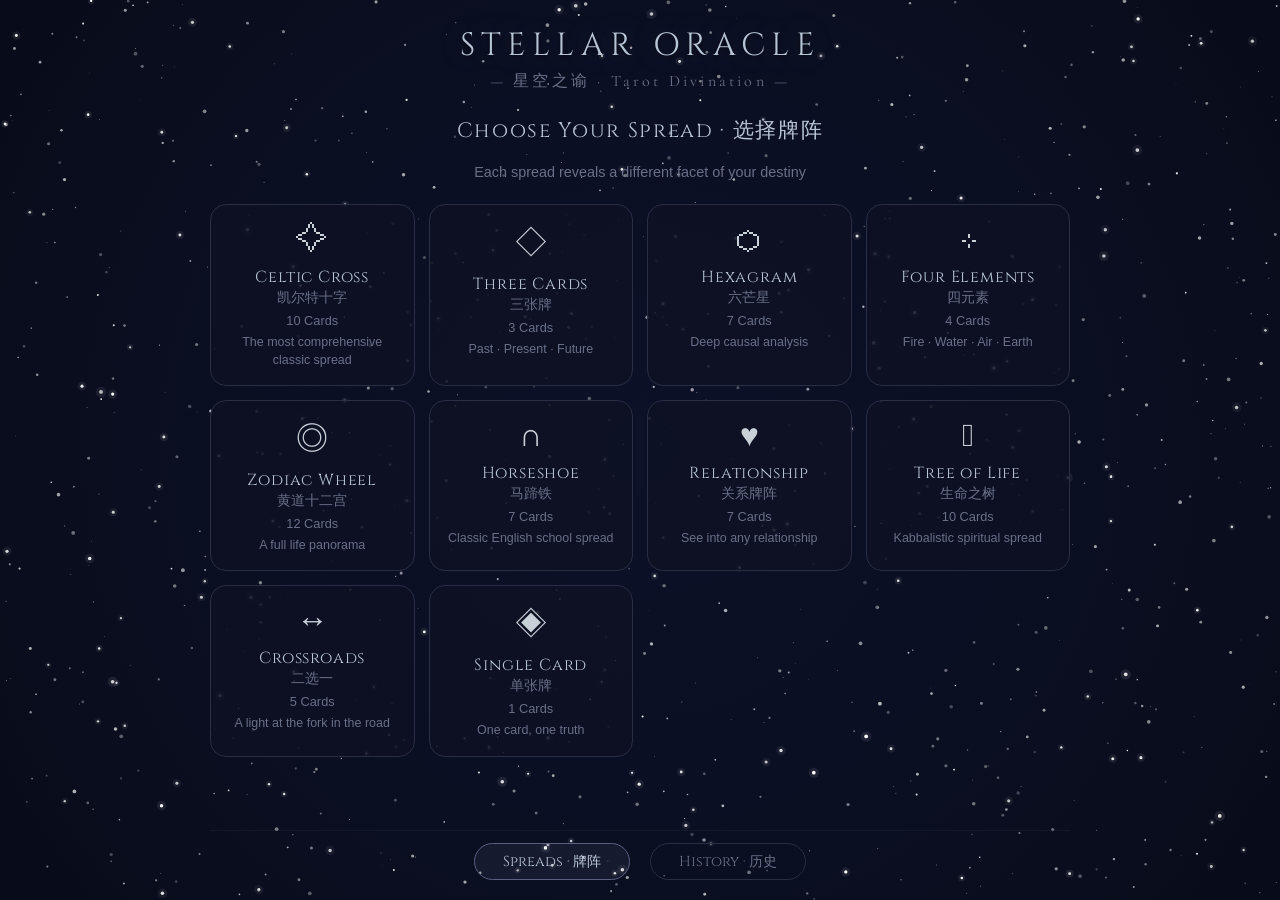
==== index.html @ a9ec2736 "Initial commit: tarot fortune-teller web app Stellar Oracle - tarot divination with 3D card circle, " ====
<!DOCTYPE html>
<html lang="zh-CN">
<head>
  <meta charset="UTF-8">
  <meta name="viewport" content="width=device-width, initial-scale=1.0">
  <title>Tarot · 星空之谕</title>
  <link rel="preconnect" href="https://fonts.googleapis.com">
  <link rel="preconnect" href="https://fonts.gstatic.com" crossorigin>
  <link href="https://fonts.googleapis.com/css2?family=Cinzel:wght@400;600&family=Cormorant+Garamond:ital,wght@0,300;0,400;0,500;1,300;1,400&family=EB+Garamond:ital,wght@0,300;0,400;1,300;1,400&display=swap" rel="stylesheet">
  <link rel="stylesheet" href="css/main.css">
</head>
<body>
  <canvas id="star-canvas"></canvas>
  <div id="app" class="app-container">
    <header class="app-header">
      <h1 class="app-title">STELLAR ORACLE</h1>
      <p class="app-subtitle">— 星空之谕 · Tarot Divination —</p>
    </header>
    <main class="app-content">
      <!-- 牌阵选择 -->
      <section id="page-spread-select" class="page active">
        <h2 class="section-title">Choose Your Spread · 选择牌阵</h2>
        <p class="section-desc">Each spread reveals a different facet of your destiny</p>
        <div id="spread-grid" class="spread-grid"></div>
      </section>
      <!-- 问题输入 -->
      <section id="page-question" class="page">
        <h2 class="section-title">What Seek You? · 心中所问</h2>
        <p class="section-desc">Hold your question in your heart, then write it down</p>
        <div class="question-area">
          <textarea id="question-input" class="question-input" placeholder="Write your question here... · 写下你想问的事情……" maxlength="300" rows="3"></textarea>
          <p class="question-hint">The more you share, the clearer the stars speak<br>描述越清晰，星象越精准</p>
          <textarea id="context-input" class="context-input" placeholder="Optional: Share the background of your situation... · 选填：分享你所问之事的背景与细节……" maxlength="500" rows="2"></textarea>
          <div class="selected-spread-info" id="selected-spread-info"></div>
          <div class="draw-mode-select">
            <p class="mode-label">Choose your draw method · 选择抽牌方式：</p>
            <div class="mode-options">
              <button class="btn btn-mode" data-mode="circle">🔮 Circle Draw · 牌圈抽取</button>
              <button class="btn btn-mode" data-mode="number">🔢 Number Draw · 数字选牌</button>
            </div>
          </div>
          <button id="btn-start-draw" class="btn btn-primary" disabled>Begin Draw · 开始抽牌</button>
        </div>
      </section>
      <!-- 数字抽牌 -->
      <section id="page-draw-number" class="page">
        <h2 class="section-title">Choose by Number · 数字选牌</h2>
        <p class="section-desc">Select <span id="num-needed">0</span> numbers between 1–78</p>
        <div id="number-inputs" class="number-inputs"></div>
        <button id="btn-confirm-numbers" class="btn btn-primary" disabled>Confirm · 确认选牌</button>
        <button id="btn-back-to-question" class="btn btn-ghost">← Back · 返回</button>
      </section>
      <!-- 牌圈抽牌 -->
      <section id="page-draw-circle" class="page">
        <div class="circle-header">
          <h2 class="section-title">Feel the Cards · 感应选牌</h2>
          <p class="section-desc">Rotate & click the cards that call to you</p>
          <span id="circle-progress" class="circle-progress">Remaining · 还需：0</span>
        </div>
        <div id="circle-container" class="circle-container"></div>
        <button id="btn-back-circle" class="btn btn-ghost">← Back · 返回</button>
      </section>
      <!-- 牌面展示+解读 -->
      <section id="page-reveal" class="page">
        <h2 class="section-title">Your Reading · 你的牌阵</h2>
        <div id="reveal-spread-name" class="reveal-spread-name"></div>
        <div id="cards-display" class="cards-display"></div>
        <div class="interpretation">
          <h3>Interpretation · 综合解读</h3>
          <div id="ai-reading" class="ai-reading">
            <div class="loading-spinner"><div class="spinner"></div><p>Connecting to the tarot... 正在感应塔罗的力量……</p></div>
          </div>
        </div>
        <div class="reveal-actions">
          <button id="btn-save-reading" class="btn btn-primary">Save · 保存记录</button>
          <button id="btn-new-reading" class="btn btn-ghost">New Reading · 重新占卜</button>
        </div>
      </section>
      <!-- 历史记录 -->
      <section id="page-history" class="page">
        <h2 class="section-title">History · 占卜历史</h2>
        <div id="history-list" class="history-list">
          <p class="empty-hint">No readings yet. Begin your first tarot journey.</p>
        </div>
        <button id="btn-back-to-home" class="btn btn-ghost">← Home · 返回首页</button>
      </section>
    </main>
    <nav class="app-nav">
      <button class="nav-btn active" data-page="spread-select">Spreads · 牌阵</button>
      <button class="nav-btn" data-page="history">History · 历史</button>
    </nav>
  </div>
  <div id="toast" class="toast"></div>
  <!-- 牌面详情弹窗 -->
  <div id="card-modal" class="card-modal">
    <div class="card-modal-backdrop" onclick="closeCardModal()"></div>
    <div class="card-modal-content">
      <button class="card-modal-close" onclick="closeCardModal()">✕</button>
      <div id="card-modal-body"></div>
    </div>
  </div>
  <!-- API Key 弹窗 -->
  <div id="api-modal" class="card-modal">
    <div class="card-modal-backdrop"></div>
    <div class="card-modal-content api-setup">
      <h3 style="color:var(--text-accent);text-align:center;margin-bottom:12px">AI Oracle Key · 设置解读密钥</h3>
      <p style="color:var(--text-dim);font-size:0.85rem;text-align:center;margin-bottom:16px">
        Enter your Anthropic API Key to unlock AI-powered readings<br>
        <a href="https://console.anthropic.com" target="_blank" style="color:var(--text-accent)">Get your key at console.anthropic.com</a>
      </p>
      <input type="password" id="api-key-input" class="question-input" placeholder="sk-ant-api-..." style="margin-bottom:12px">
      <div style="display:flex;gap:10px;justify-content:center;flex-wrap:wrap">
        <button class="btn btn-primary" onclick="saveAPIKey()">Save · 保存</button>
        <button class="btn btn-ghost" onclick="skipAPIKey()">Skip · 跳过</button>
        <button class="btn btn-ghost" onclick="clearAPIKey()" style="font-size:0.8rem">Clear Key · 清除</button>
      </div>
      <p id="api-msg" style="text-align:center;margin-top:10px;font-size:0.85rem"></p>
    </div>
  </div>
  <script type="importmap">
    { "imports": { "three": "https://unpkg.com/three@0.160.0/build/three.module.js" } }
  </script>
  <script src="js/cards.js"></script>
  <script src="js/spreads.js"></script>
  <script src="js/effects.js"></script>
  <script src="js/audio.js"></script>
  <script src="js/history.js"></script>
  <script src="js/api.js"></script>
  <script src="js/card-art.js"></script>
  <script src="js/circle.js"></script>
  <script src="js/app.js"></script>
</body>
</html>
---- css/main.css ----
/* ========================================
   Stellar Oracle — Main Stylesheet
   Theme: Starry night, silver light, European classical
   ======================================== */

:root {
  --bg-deep: #080c18;
  --bg-night: #0b1025;
  --bg-panel: rgba(14, 18, 36, 0.88);
  --bg-card: #141830;
  --text-primary: #c8d0d8;
  --text-accent: #b8c5d6;
  --text-dim: #6a7088;
  --border-dark: #2a2e44;
  --border-accent: #5a6080;
  --accent: #8a90b0;
  --glow-accent: 0 0 20px rgba(140, 150, 190, 0.25);
  --shadow-card: 0 4px 30px rgba(0, 0, 0, 0.5);
  --font-display: 'Cinzel', 'EB Garamond', 'Cormorant Garamond', serif;
  --font-body: 'Cormorant Garamond', 'EB Garamond', 'Georgia', serif;
  --font-ui: -apple-system, BlinkMacSystemFont, 'Segoe UI', 'PingFang SC', 'Microsoft YaHei', sans-serif;
  --radius: 8px;
  --radius-lg: 16px;
}

*, *::before, *::after { margin: 0; padding: 0; box-sizing: border-box; }

html, body {
  width: 100%; height: 100%; overflow: hidden;
  font-family: var(--font-ui); color: var(--text-primary); background: var(--bg-deep);
}

#star-canvas { position: fixed; top: 0; left: 0; width: 100%; height: 100%; z-index: 0; pointer-events: none; }

.app-container {
  position: relative; z-index: 1; display: flex; flex-direction: column;
  height: 100vh; max-width: 900px; margin: 0 auto; padding: 0 20px;
}

.app-header { text-align: center; padding: 24px 0 12px; flex-shrink: 0; }
.app-title {
  font-family: var(--font-display); font-size: 2rem; font-weight: 400;
  color: var(--text-accent); letter-spacing: 0.2em;
  text-shadow: 0 0 30px rgba(160, 175, 210, 0.25), 0 2px 4px rgba(0, 0, 0, 0.6);
  user-select: none;
}
.app-subtitle { font-family: var(--font-body); font-size: 1rem; color: var(--text-dim); margin-top: 4px; letter-spacing: 0.2em; }

.app-content { flex: 1; overflow-y: auto; padding: 12px 0 20px; scroll-behavior: smooth; }
.app-content::-webkit-scrollbar { width: 4px; }
.app-content::-webkit-scrollbar-track { background: transparent; }
.app-content::-webkit-scrollbar-thumb { background: var(--border-dark); border-radius: 2px; }

.page { display: none; flex-direction: column; gap: 16px; animation: fadeSlideIn 400ms ease; }
.page.active { display: flex; }
@keyframes fadeSlideIn { from { opacity: 0; transform: translateY(12px); } to { opacity: 1; transform: translateY(0); } }

.section-title {
  font-family: var(--font-display); font-size: 1.3rem; font-weight: 400;
  color: var(--text-accent); text-align: center; letter-spacing: 0.08em;
}
.section-desc { text-align: center; color: var(--text-dim); font-size: 0.9rem; line-height: 1.6; }

/* Spread Grid */
.spread-grid { display: grid; grid-template-columns: repeat(auto-fill, minmax(180px, 1fr)); gap: 14px; padding: 4px 0; }
.spread-card {
  background: var(--bg-panel); border: 1px solid var(--border-dark);
  border-radius: var(--radius-lg); padding: 16px; cursor: pointer;
  transition: all 0.4s ease; text-align: center; position: relative; overflow: hidden;
}
.spread-card::before {
  content: ''; position: absolute; top: 0; left: 0; right: 0; bottom: 0; border-radius: inherit;
  opacity: 0; background: radial-gradient(circle at center, rgba(160,175,210,0.08), transparent);
  transition: opacity 0.4s ease;
}
.spread-card:hover { border-color: var(--border-accent); transform: translateY(-2px); box-shadow: var(--glow-accent); }
.spread-card:hover::before { opacity: 1; }
.spread-card.selected { border-color: var(--accent); box-shadow: 0 0 24px rgba(160,175,210,0.25); background: rgba(160,175,210,0.08); }
.spread-card-icon { font-size: 2rem; margin-bottom: 8px; }
.spread-card-name { font-family: var(--font-display); font-size: 1rem; font-weight: 400; color: var(--text-accent); margin-bottom: 1px; letter-spacing: 0.05em; }
.spread-card-name-zh { font-size: 0.85rem; color: var(--text-dim); margin-bottom: 6px; font-weight: 300; }
.spread-card-count { font-size: 0.8rem; color: var(--text-dim); margin-bottom: 6px; }
.spread-card-desc { font-size: 0.78rem; color: var(--text-dim); line-height: 1.4; }

/* Question */
.question-area { display: flex; flex-direction: column; gap: 16px; align-items: center; padding: 8px 0; }
.question-input {
  width: 100%; max-width: 500px; min-height: 90px; background: var(--bg-panel);
  border: 1px solid var(--border-dark); border-radius: var(--radius-lg);
  color: var(--text-primary); font-family: var(--font-body); font-size: 1.1rem;
  padding: 14px 16px; resize: vertical; transition: border-color 0.4s ease; line-height: 1.6;
}
.question-input:focus { outline: none; border-color: var(--border-accent); box-shadow: var(--glow-accent); }
.question-input::placeholder { color: rgba(160, 175, 210, 0.35); }
.question-hint {
  font-family: var(--font-body); font-size: 0.85rem; color: var(--text-dim);
  text-align: center; font-style: italic; line-height: 1.7; opacity: 0.75;
  letter-spacing: 0.03em;
}
.context-input {
  width: 100%; max-width: 500px; min-height: 56px; background: var(--bg-panel);
  border: 1px dashed var(--border-dark); border-radius: var(--radius-lg);
  color: var(--text-primary); font-family: var(--font-body); font-size: 0.95rem;
  padding: 12px 16px; resize: vertical; transition: border-color 0.4s ease; line-height: 1.6;
}
.context-input:focus { outline: none; border-color: var(--border-accent); border-style: solid; box-shadow: var(--glow-accent); }
.context-input::placeholder { color: rgba(160, 175, 210, 0.30); font-style: italic; }
.selected-spread-info {
  font-family: var(--font-body); font-size: 1rem; color: var(--text-accent);
  text-align: center; padding: 8px 16px; background: rgba(160,175,210,0.06);
  border-radius: var(--radius); border: 1px dashed var(--border-dark);
}
.draw-mode-select { text-align: center; }
.mode-label { color: var(--text-dim); margin-bottom: 10px; font-size: 0.9rem; }
.mode-options { display: flex; gap: 12px; justify-content: center; }

/* Buttons */
.btn {
  display: inline-flex; align-items: center; justify-content: center; gap: 6px;
  padding: 10px 24px; border-radius: var(--radius); font-family: var(--font-display);
  font-size: 0.95rem; cursor: pointer; transition: all 0.2s ease; border: none; user-select: none;
}
.btn:disabled { opacity: 0.35; cursor: not-allowed; }
.btn-primary {
  background: linear-gradient(135deg, #1e2235, #2a3045); color: var(--text-accent);
  border: 1px solid var(--border-accent); letter-spacing: 0.05em;
  box-shadow: 0 2px 12px rgba(160,175,210,0.12);
}
.btn-primary:not(:disabled):hover { background: linear-gradient(135deg, #2a3045, #3a4058); box-shadow: var(--glow-accent); transform: translateY(-1px); }
.btn-mode { background: var(--bg-panel); color: var(--text-primary); border: 1px solid var(--border-dark); font-size: 0.9rem; padding: 10px 20px; }
.btn-mode:hover { border-color: var(--border-accent); color: var(--text-accent); box-shadow: var(--glow-accent); }
.btn-mode.selected { border-color: var(--accent); color: var(--text-accent); background: rgba(160,175,210,0.1); }
.btn-ghost { background: transparent; color: var(--text-dim); border: 1px solid transparent; font-family: var(--font-ui); font-size: 0.9rem; }
.btn-ghost:hover { color: var(--text-accent); border-color: var(--border-dark); }

/* Number Input */
.number-inputs { display: flex; flex-wrap: wrap; gap: 10px; justify-content: center; }
.number-inputs input {
  width: 64px; height: 48px; text-align: center; font-size: 1.2rem; font-family: var(--font-display);
  background: var(--bg-panel); border: 1px solid var(--border-dark); border-radius: var(--radius);
  color: var(--text-accent); transition: border-color 0.2s ease;
}
.number-inputs input:focus { outline: none; border-color: var(--border-accent); box-shadow: var(--glow-accent); }

/* Circle */
.circle-container {
  width: 100%; height: 520px; border-radius: var(--radius-lg); overflow: hidden;
  background: radial-gradient(ellipse at center, rgba(20,20,50,0.6), rgba(5,5,15,0.9));
  border: 1px solid var(--border-dark); position: relative;
}
.circle-header { display: flex; justify-content: space-between; align-items: center; flex-wrap: wrap; gap: 8px; }
.circle-progress {
  font-family: var(--font-body); color: var(--text-accent); font-size: 1rem;
  background: var(--bg-panel); padding: 6px 14px; border-radius: 20px; border: 1px solid var(--border-dark);
}

/* Card Display */
.cards-display { display: flex; flex-wrap: wrap; gap: 18px; justify-content: center; padding: 8px 0; }
.card-reveal { width: 170px; height: 255px; perspective: 1000px; cursor: pointer; }
.card-inner {
  position: relative; width: 100%; height: 100%;
  transition: transform 0.8s cubic-bezier(0.4, 0, 0.2, 1); transform-style: preserve-3d;
}
.card-inner.flipped { transform: rotateY(180deg); }
.card-front, .card-back {
  position: absolute; width: 100%; height: 100%; backface-visibility: hidden;
  border-radius: 6px; box-shadow: 0 4px 30px rgba(0,0,0,0.5), 0 0 0 1.5px rgba(120,130,160,0.5);
}
.card-front {
  transform: rotateY(180deg); background: #15122a;
  display: flex; flex-direction: column; align-items: center; justify-content: center;
  overflow: hidden;
}
/* SVG card art fills the card front */
.card-front .card-svg {
  position: absolute; top: 0; left: 0; width: 100%; height: 100%; z-index: 0;
}
.card-front .card-content {
  position: absolute; bottom: 0; left: 0; right: 0; z-index: 2;
  background: linear-gradient(transparent, rgba(10,8,25,0.92) 30%, rgba(10,8,25,0.98));
  padding: 24px 8px 8px; text-align: center;
}
/* Glass sheen overlay */
.card-front .glass-sheen {
  position: absolute; top: 0; left: 0; right: 0; bottom: 0; z-index: 1;
  background: linear-gradient(150deg, rgba(220,225,240,0.08) 0%, transparent 35%, transparent 65%, rgba(200,210,225,0.05) 100%);
  pointer-events: none;
}

/* --- Elegant Card Back — black with silver ornamental curves --- */
.card-back {
  background: radial-gradient(ellipse at center, rgba(25,28,45,0.5) 0%, #080a14 70%);
  display: flex; align-items: center; justify-content: center;
}
/* Outer silver border */
.card-back::before {
  content: '';
  position: absolute; top: 8px; left: 8px; right: 8px; bottom: 8px;
  border: 2px solid rgba(170,180,200,0.28);
  border-radius: 3px;
}
/* Inner thin border */
.card-back::after {
  content: '';
  position: absolute; top: 20px; left: 20px; right: 20px; bottom: 20px;
  border: 0.8px solid rgba(155,165,185,0.16);
  border-radius: 2px;
}
/* Center medallion */
.card-back-design {
  position: relative; z-index: 1;
  width: 60%; height: 65%;
  display: flex; align-items: center; justify-content: center;
}
/* Four curved ornamental arcs via pseudo-elements */
.card-back-design::before {
  content: '';
  position: absolute;
  width: 85%; height: 85%;
  border: 1.2px solid rgba(170,180,200,0.25);
  border-radius: 50% 50% 45% 45%;
  transform: rotate(0deg);
}
.card-back-design::after {
  content: '';
  position: absolute;
  width: 65%; height: 65%;
  border: 1.0px solid rgba(160,170,190,0.20);
  border-radius: 48% 48% 50% 50%;
  transform: rotate(90deg);
}
/* Central diamond via an inner element */
.card-back-design-inner {
  width: 24px; height: 24px;
  border: 1px solid rgba(175,185,205,0.30);
  transform: rotate(45deg);
  background: rgba(175,185,205,0.08);
}

/* Interpretation */
.interpretation { background: var(--bg-panel); border: 1px solid var(--border-dark); border-radius: var(--radius-lg); padding: 20px; margin-top: 12px; }
.interpretation h3 { font-family: var(--font-display); color: var(--text-accent); font-size: 1.2rem; text-align: center; margin-bottom: 14px; letter-spacing: 0.1em; }
.ai-reading { font-family: var(--font-body); font-size: 1.05rem; line-height: 2; color: var(--text-primary); white-space: pre-wrap; }
.loading-spinner { display: flex; flex-direction: column; align-items: center; gap: 14px; padding: 30px; color: var(--text-dim); font-family: var(--font-body); }
.spinner {
  width: 40px; height: 40px; border: 2px solid var(--border-dark); border-top: 2px solid var(--border-accent);
  border-radius: 50%; animation: spin 1s linear infinite;
}
@keyframes spin { to { transform: rotate(360deg); } }

/* History */
.history-list { display: flex; flex-direction: column; gap: 10px; }
.history-item {
  background: var(--bg-panel); border: 1px solid var(--border-dark); border-radius: var(--radius-lg);
  padding: 14px 16px; cursor: pointer; transition: all 0.2s ease;
}
.history-item:hover { border-color: var(--border-accent); box-shadow: var(--glow-accent); }
.history-item-time { font-size: 0.8rem; color: var(--text-dim); margin-bottom: 4px; }
.history-item-question { font-family: var(--font-body); font-size: 1rem; color: var(--text-primary); margin-bottom: 4px; }
.history-item-spread { font-size: 0.85rem; color: var(--text-accent); }
.empty-hint { text-align: center; color: var(--text-dim); padding: 40px 20px; font-family: var(--font-body); font-size: 1rem; }

/* Nav */
.app-nav { display: flex; justify-content: center; gap: 20px; padding: 12px 0 20px; flex-shrink: 0; border-top: 1px solid rgba(42,46,68,0.3); }
.nav-btn {
  background: transparent; border: 1px solid var(--border-dark); color: var(--text-dim);
  padding: 8px 28px; border-radius: 20px; font-family: var(--font-display); font-size: 0.9rem;
  cursor: pointer; transition: all 0.2s ease;
}
.nav-btn:hover { color: var(--text-accent); border-color: var(--border-accent); }
.nav-btn.active { color: var(--text-accent); border-color: var(--border-accent); background: rgba(160,175,210,0.08); }

/* Modal */
.card-modal { position: fixed; top: 0; left: 0; width: 100%; height: 100%; z-index: 200; display: none; align-items: center; justify-content: center; }
.card-modal.show { display: flex; }
.card-modal-backdrop { position: absolute; top: 0; left: 0; width: 100%; height: 100%; background: rgba(0,0,0,0.7); backdrop-filter: blur(4px); }
.card-modal-content {
  position: relative; background: var(--bg-panel); border: 1px solid var(--border-accent);
  border-radius: var(--radius-lg); padding: 28px 24px; max-width: 500px; width: 90%;
  max-height: 80vh; overflow-y: auto; box-shadow: 0 8px 40px rgba(0,0,0,0.6), var(--glow-accent);
  animation: modalIn 300ms ease;
}
@keyframes modalIn { from { opacity: 0; transform: scale(0.9) translateY(20px); } to { opacity: 1; transform: scale(1) translateY(0); } }
.card-modal-close { position: absolute; top: 10px; right: 14px; background: none; border: none; color: var(--text-dim); font-size: 1.2rem; cursor: pointer; padding: 4px 8px; border-radius: 4px; }
.card-modal-close:hover { color: var(--text-accent); background: rgba(160,175,210,0.1); }
.card-detail-art {
  width: 100%; height: 140px; border-radius: 6px; overflow: hidden;
  margin-bottom: 14px; position: relative;
  border: 1.5px solid rgba(120,130,160,0.5);
  box-shadow: 0 0 20px rgba(120,130,160,0.12);
  transform: translateZ(0);
}
.card-detail-art .stained-glass-art { border-radius: 4px; }
.card-detail-header { text-align: center; margin-bottom: 16px; }
.card-detail-name { font-family: var(--font-display); font-size: 1.5rem; color: var(--text-accent); }
.card-detail-en { font-size: 0.85rem; color: var(--text-dim); margin-top: 2px; }
.card-detail-position { display: inline-block; padding: 3px 12px; border-radius: 12px; font-size: 0.85rem; margin-top: 6px; }
.card-detail-position.upright { background: rgba(122,184,160,0.15); color: #7ab8a0; border: 1px solid rgba(122,184,160,0.3); }
.card-detail-position.reversed { background: rgba(201,122,90,0.15); color: #c97a5a; border: 1px solid rgba(201,122,90,0.3); }
.card-detail-section { margin-top: 14px; }
.card-detail-section h4 { font-family: var(--font-display); color: var(--text-accent); font-size: 1rem; margin-bottom: 6px; padding-bottom: 4px; border-bottom: 1px solid var(--border-dark); }
.card-detail-section p { font-family: var(--font-body); font-size: 0.95rem; line-height: 1.8; color: var(--text-primary); }
.card-detail-keywords { display: flex; flex-wrap: wrap; gap: 6px; margin-top: 8px; }
.card-detail-keyword { padding: 2px 10px; border-radius: 12px; background: rgba(160,175,210,0.08); border: 1px solid rgba(160,175,210,0.2); font-size: 0.8rem; color: var(--text-accent); }
.card-detail-case { padding: 8px 12px; margin-top: 6px; background: rgba(160,175,210,0.03); border-left: 2px solid var(--border-accent); border-radius: 0 4px 4px 0; font-size: 0.85rem; font-style: italic; }

/* Toast */
.toast {
  position: fixed; top: 20px; left: 50%; transform: translateX(-50%);
  background: var(--bg-panel); border: 1px solid var(--border-accent); color: var(--text-accent);
  padding: 10px 24px; border-radius: 20px; font-family: var(--font-body); font-size: 0.9rem;
  z-index: 100; opacity: 0; transition: opacity 300ms ease; pointer-events: none;
}
.toast.show { opacity: 1; }

.reveal-actions { display: flex; gap: 12px; justify-content: center; margin-top: 8px; }
.reveal-spread-name { text-align: center; font-family: var(--font-display); color: var(--text-accent); font-size: 1rem; }
.api-setup { max-width: 420px; }

@media (max-width: 600px) {
  .app-title { font-size: 1.6rem; }
  .spread-grid { grid-template-columns: repeat(auto-fill, minmax(140px, 1fr)); }
  .card-reveal { width: 125px; height: 188px; }
  .circle-container { height: 380px; }
}
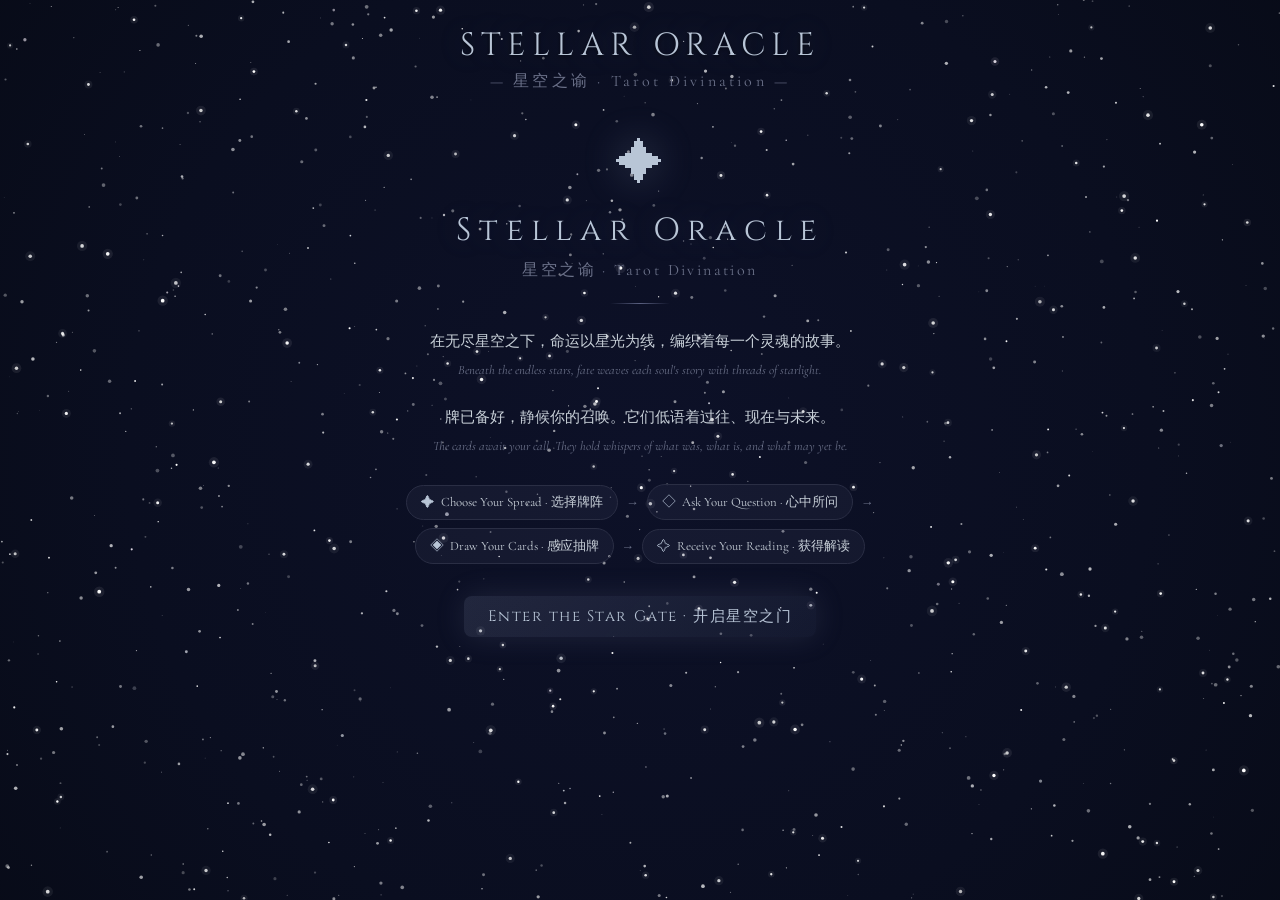
==== commit 132fd200: "Add welcome page, bilingual translations, Android mobile fixes, increase context limit - New mystica" ====
--- a/index.html
+++ b/index.html
@@ -17,20 +17,59 @@
       <p class="app-subtitle">— 星空之谕 · Tarot Divination —</p>
     </header>
     <main class="app-content">
+      <!-- 欢迎引导页 -->
+      <section id="page-welcome" class="page active">
+        <div class="welcome-content">
+          <div class="welcome-stars-icon">✦</div>
+          <h2 class="welcome-title">Stellar Oracle</h2>
+          <p class="welcome-subtitle">星空之谕 · Tarot Divination</p>
+          <div class="welcome-divider"></div>
+          <p class="welcome-poem">
+            在无尽星空之下，命运以星光为线，编织着每一个灵魂的故事。<br>
+            <span>Beneath the endless stars, fate weaves each soul's story with threads of starlight.</span>
+          </p>
+          <p class="welcome-poem">
+            牌已备好，静候你的召唤。它们低语着过往、现在与未来。<br>
+            <span>The cards await your call. They hold whispers of what was, what is, and what may yet be.</span>
+          </p>
+          <div class="welcome-steps">
+            <div class="welcome-step">
+              <span class="step-icon">✦</span>
+              <span class="step-text">Choose Your Spread · 选择牌阵</span>
+            </div>
+            <div class="welcome-step-arrow">→</div>
+            <div class="welcome-step">
+              <span class="step-icon">◇</span>
+              <span class="step-text">Ask Your Question · 心中所问</span>
+            </div>
+            <div class="welcome-step-arrow">→</div>
+            <div class="welcome-step">
+              <span class="step-icon">◈</span>
+              <span class="step-text">Draw Your Cards · 感应抽牌</span>
+            </div>
+            <div class="welcome-step-arrow">→</div>
+            <div class="welcome-step">
+              <span class="step-icon">✧</span>
+              <span class="step-text">Receive Your Reading · 获得解读</span>
+            </div>
+          </div>
+          <button id="btn-enter-gate" class="btn btn-gate">Enter the Star Gate · 开启星空之门</button>
+        </div>
+      </section>
       <!-- 牌阵选择 -->
-      <section id="page-spread-select" class="page active">
+      <section id="page-spread-select" class="page">
         <h2 class="section-title">Choose Your Spread · 选择牌阵</h2>
-        <p class="section-desc">Each spread reveals a different facet of your destiny</p>
+        <p class="section-desc">Each spread reveals a different facet of your destiny · 每个牌阵揭示命运的不同面向</p>
         <div id="spread-grid" class="spread-grid"></div>
       </section>
       <!-- 问题输入 -->
       <section id="page-question" class="page">
         <h2 class="section-title">What Seek You? · 心中所问</h2>
-        <p class="section-desc">Hold your question in your heart, then write it down</p>
+        <p class="section-desc">Hold your question in your heart, then write it down · 将心中所惑凝于笔尖</p>
         <div class="question-area">
           <textarea id="question-input" class="question-input" placeholder="Write your question here... · 写下你想问的事情……" maxlength="300" rows="3"></textarea>
           <p class="question-hint">The more you share, the clearer the stars speak<br>描述越清晰，星象越精准</p>
-          <textarea id="context-input" class="context-input" placeholder="Optional: Share the background of your situation... · 选填：分享你所问之事的背景与细节……" maxlength="500" rows="2"></textarea>
+          <textarea id="context-input" class="context-input" placeholder="Optional: Share the background of your situation... · 选填：分享你所问之事的背景与细节……" maxlength="3000" rows="3"></textarea>
           <div class="selected-spread-info" id="selected-spread-info"></div>
           <div class="draw-mode-select">
             <p class="mode-label">Choose your draw method · 选择抽牌方式：</p>
@@ -45,7 +84,7 @@
       <!-- 数字抽牌 -->
       <section id="page-draw-number" class="page">
         <h2 class="section-title">Choose by Number · 数字选牌</h2>
-        <p class="section-desc">Select <span id="num-needed">0</span> numbers between 1–78</p>
+        <p class="section-desc">Select <span id="num-needed">0</span> numbers between 1–78 · 选择 1-78 之间的数字，共需 <span id="num-needed-zh">0</span> 个</p>
         <div id="number-inputs" class="number-inputs"></div>
         <button id="btn-confirm-numbers" class="btn btn-primary" disabled>Confirm · 确认选牌</button>
         <button id="btn-back-to-question" class="btn btn-ghost">← Back · 返回</button>
@@ -54,7 +93,7 @@
       <section id="page-draw-circle" class="page">
         <div class="circle-header">
           <h2 class="section-title">Feel the Cards · 感应选牌</h2>
-          <p class="section-desc">Rotate & click the cards that call to you</p>
+          <p class="section-desc">Rotate & click the cards that call to you · 旋转牌圈，点击感应你的牌</p>
           <span id="circle-progress" class="circle-progress">Remaining · 还需：0</span>
         </div>
         <div id="circle-container" class="circle-container"></div>
@@ -80,13 +119,13 @@
       <section id="page-history" class="page">
         <h2 class="section-title">History · 占卜历史</h2>
         <div id="history-list" class="history-list">
-          <p class="empty-hint">No readings yet. Begin your first tarot journey.</p>
+          <p class="empty-hint">No readings yet. Begin your first tarot journey.<br>暂无记录，开启你的第一次塔罗之旅吧。</p>
         </div>
         <button id="btn-back-to-home" class="btn btn-ghost">← Home · 返回首页</button>
       </section>
     </main>
     <nav class="app-nav">
-      <button class="nav-btn active" data-page="spread-select">Spreads · 牌阵</button>
+      <button class="nav-btn" data-page="spread-select">Spreads · 牌阵</button>
       <button class="nav-btn" data-page="history">History · 历史</button>
     </nav>
   </div>
--- a/css/main.css
+++ b/css/main.css
@@ -26,8 +26,16 @@
 *, *::before, *::after { margin: 0; padding: 0; box-sizing: border-box; }
 
 html, body {
-  width: 100%; height: 100%; overflow: hidden;
+  width: 100%; height: 100%; height: 100dvh; overflow: hidden;
   font-family: var(--font-ui); color: var(--text-primary); background: var(--bg-deep);
+  -webkit-tap-highlight-color: transparent;
+  touch-action: manipulation;
+}
+
+/* Prevent pull-to-refresh on mobile during card circle interaction */
+#page-draw-circle {
+  overscroll-behavior: none;
+  touch-action: none;
 }
 
 #star-canvas { position: fixed; top: 0; left: 0; width: 100%; height: 100%; z-index: 0; pointer-events: none; }
@@ -45,6 +53,69 @@
   user-select: none;
 }
 .app-subtitle { font-family: var(--font-body); font-size: 1rem; color: var(--text-dim); margin-top: 4px; letter-spacing: 0.2em; }
+
+/* Welcome Page */
+.welcome-content {
+  display: flex; flex-direction: column; align-items: center; justify-content: center;
+  text-align: center; padding: 20px 16px; min-height: 100%; gap: 18px;
+}
+.welcome-stars-icon {
+  font-size: 3rem; color: var(--text-accent);
+  animation: welcomePulse 3s ease-in-out infinite;
+  text-shadow: 0 0 40px rgba(160,175,210,0.3);
+}
+@keyframes welcomePulse {
+  0%, 100% { opacity: 0.6; transform: scale(1); }
+  50% { opacity: 1; transform: scale(1.08); }
+}
+.welcome-title {
+  font-family: var(--font-display); font-size: 2rem; font-weight: 400;
+  color: var(--text-accent); letter-spacing: 0.25em;
+  text-shadow: 0 0 30px rgba(160,175,210,0.25);
+}
+.welcome-subtitle {
+  font-family: var(--font-body); font-size: 1rem; color: var(--text-dim);
+  letter-spacing: 0.15em; margin-top: -10px;
+}
+.welcome-divider {
+  width: 60px; height: 1px;
+  background: linear-gradient(90deg, transparent, var(--border-accent), transparent);
+  margin: 4px 0;
+}
+.welcome-poem {
+  font-family: var(--font-body); font-size: 0.95rem; color: var(--text-primary);
+  line-height: 2; max-width: 460px;
+}
+.welcome-poem span {
+  display: block; font-size: 0.8rem; color: var(--text-dim);
+  font-style: italic; margin-top: 2px;
+}
+.welcome-steps {
+  display: flex; align-items: center; flex-wrap: wrap; justify-content: center;
+  gap: 8px; margin-top: 6px; max-width: 500px;
+}
+.welcome-step {
+  display: flex; align-items: center; gap: 6px;
+  background: rgba(160,175,210,0.06); border: 1px solid var(--border-dark);
+  border-radius: 20px; padding: 8px 14px;
+}
+.step-icon { font-size: 0.85rem; color: var(--text-accent); }
+.step-text { font-size: 0.8rem; color: var(--text-primary); white-space: nowrap; font-family: var(--font-body); }
+.welcome-step-arrow { color: var(--text-dim); font-size: 0.8rem; }
+.btn-gate {
+  margin-top: 14px; padding: 14px 36px; font-size: 1.1rem;
+  background: linear-gradient(135deg, rgba(160,175,210,0.15), rgba(100,110,150,0.1));
+  border: 1.5px solid var(--border-accent);
+  color: var(--text-accent); letter-spacing: 0.1em;
+  border-radius: 30px; font-family: var(--font-display);
+  box-shadow: 0 0 30px rgba(140,150,190,0.15);
+  transition: all 0.4s ease;
+}
+.btn-gate:hover {
+  background: linear-gradient(135deg, rgba(180,195,225,0.25), rgba(120,130,170,0.15));
+  box-shadow: 0 0 50px rgba(160,175,210,0.3);
+  transform: translateY(-2px);
+}
 
 .app-content { flex: 1; overflow-y: auto; padding: 12px 0 20px; scroll-behavior: smooth; }
 .app-content::-webkit-scrollbar { width: 4px; }
@@ -318,8 +389,33 @@
 .api-setup { max-width: 420px; }
 
 @media (max-width: 600px) {
-  .app-title { font-size: 1.6rem; }
-  .spread-grid { grid-template-columns: repeat(auto-fill, minmax(140px, 1fr)); }
+  .app-title { font-size: 1.4rem; }
+  .app-subtitle { font-size: 0.85rem; }
+  .app-container { padding: 0 12px; }
+  .app-header { padding: 16px 0 8px; }
+  .spread-grid { grid-template-columns: repeat(auto-fill, minmax(140px, 1fr)); gap: 10px; }
+  .spread-card { padding: 12px; }
   .card-reveal { width: 125px; height: 188px; }
-  .circle-container { height: 380px; }
-}
+  .circle-container { height: 420px; }
+  .circle-header { flex-direction: column; align-items: flex-start; }
+  .section-title { font-size: 1.1rem; }
+  .mode-options { flex-direction: column; align-items: center; }
+  .welcome-title { font-size: 1.5rem; }
+  .welcome-poem { font-size: 0.85rem; }
+  .welcome-poem span { font-size: 0.72rem; }
+  .welcome-steps { flex-direction: column; gap: 4px; }
+  .welcome-step-arrow { transform: rotate(90deg); }
+  .btn-gate { padding: 12px 28px; font-size: 0.95rem; }
+  .question-input, .context-input { max-width: 100%; }
+  .reveal-actions { flex-direction: column; align-items: center; }
+}
+
+/* Extra small screens (iPhone SE, etc.) */
+@media (max-width: 380px) {
+  .app-title { font-size: 1.2rem; letter-spacing: 0.12em; }
+  .spread-grid { grid-template-columns: repeat(auto-fill, minmax(120px, 1fr)); }
+  .card-reveal { width: 105px; height: 158px; }
+  .circle-container { height: 340px; }
+  .welcome-title { font-size: 1.3rem; }
+  .btn-gate { padding: 10px 20px; font-size: 0.85rem; }
+}
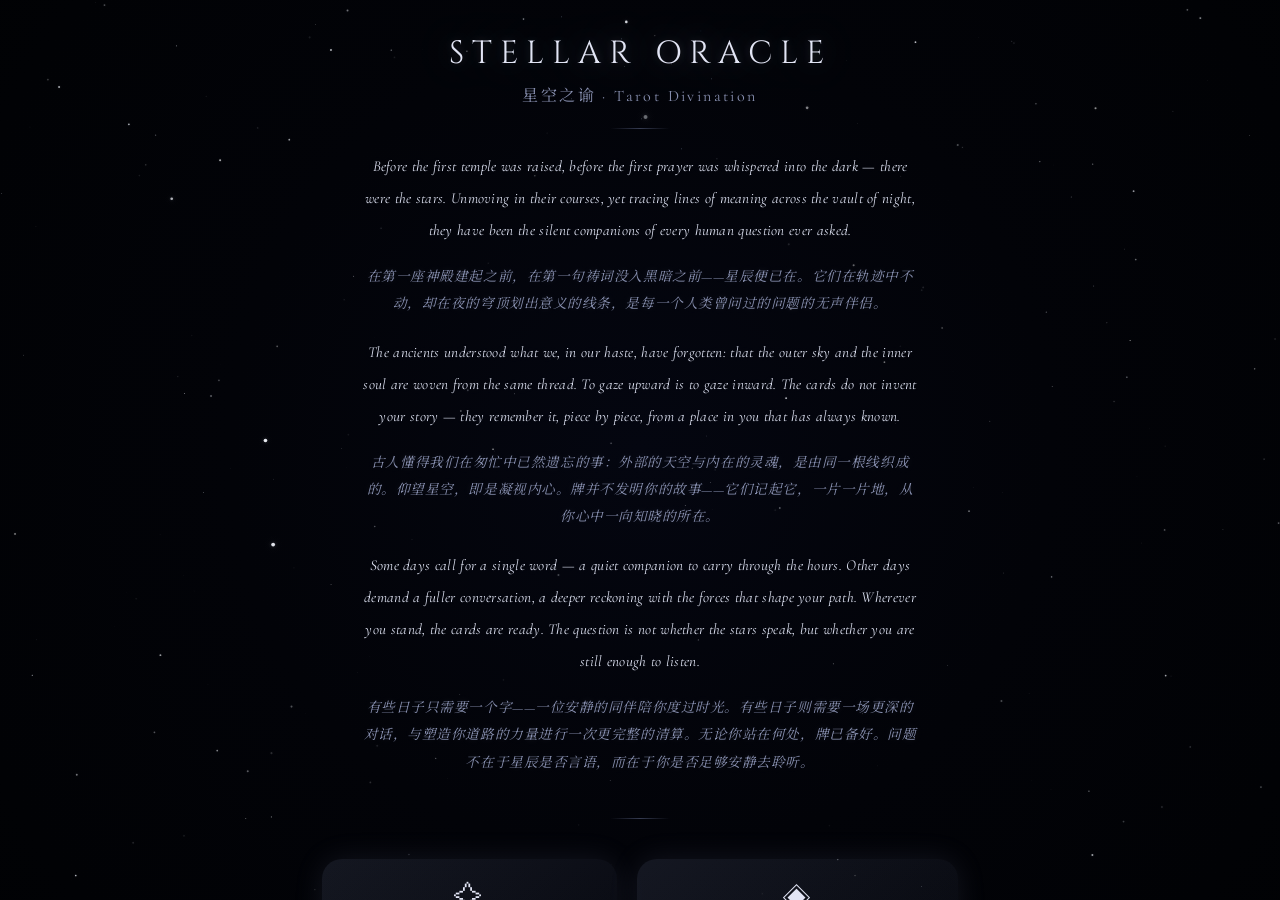
==== commit 25895e18: "feat: Fix card overflow + personalized reading engine with scored template selection - Fix card disp" ====
--- a/index.html
+++ b/index.html
@@ -6,8 +6,8 @@
   <title>Tarot · 星空之谕</title>
   <link rel="preconnect" href="https://fonts.googleapis.com">
   <link rel="preconnect" href="https://fonts.gstatic.com" crossorigin>
-  <link href="https://fonts.googleapis.com/css2?family=Cinzel:wght@400;600&family=Cormorant+Garamond:ital,wght@0,300;0,400;0,500;1,300;1,400&family=EB+Garamond:ital,wght@0,300;0,400;1,300;1,400&display=swap" rel="stylesheet">
-  <link rel="stylesheet" href="css/main.css">
+  <link href="https://fonts.googleapis.com/css2?family=Cinzel:wght@400;600&family=Cormorant+Garamond:ital,wght@0,300;0,400;0,500;1,300;1,400&family=EB+Garamond:ital,wght@0,300;0,400;1,300;1,400&family=Noto+Serif+SC:wght@300;400;500;700&display=swap" rel="stylesheet">
+  <link rel="stylesheet" href="css/main.css?v=11">
 </head>
 <body>
   <canvas id="star-canvas"></canvas>
@@ -17,59 +17,116 @@
       <p class="app-subtitle">— 星空之谕 · Tarot Divination —</p>
     </header>
     <main class="app-content">
-      <!-- 欢迎引导页 -->
+      <!-- 欢迎引导页 — 星空散文诗 -->
       <section id="page-welcome" class="page active">
         <div class="welcome-content">
-          <div class="welcome-stars-icon">✦</div>
-          <h2 class="welcome-title">Stellar Oracle</h2>
+          <!-- 星座装饰 -->
+          <div class="welcome-constellation" aria-hidden="true">
+            <span class="constellation-star cs-1">·</span>
+            <span class="constellation-star cs-2">·</span>
+            <span class="constellation-star cs-3">·</span>
+            <span class="constellation-star cs-4">·</span>
+            <span class="constellation-star cs-5">·</span>
+            <span class="constellation-star cs-6">·</span>
+            <span class="constellation-star cs-7">·</span>
+            <span class="constellation-star cs-8">·</span>
+          </div>
+
+          <h2 class="welcome-title">STELLAR ORACLE</h2>
           <p class="welcome-subtitle">星空之谕 · Tarot Divination</p>
+
           <div class="welcome-divider"></div>
-          <p class="welcome-poem">
-            在无尽星空之下，命运以星光为线，编织着每一个灵魂的故事。<br>
-            <span>Beneath the endless stars, fate weaves each soul's story with threads of starlight.</span>
-          </p>
-          <p class="welcome-poem">
-            牌已备好，静候你的召唤。它们低语着过往、现在与未来。<br>
-            <span>The cards await your call. They hold whispers of what was, what is, and what may yet be.</span>
-          </p>
-          <div class="welcome-steps">
-            <div class="welcome-step">
-              <span class="step-icon">✦</span>
-              <span class="step-text">Choose Your Spread · 选择牌阵</span>
+
+          <!-- 散文诗引言 -->
+          <div class="welcome-poem">
+            <p class="poem-stanza">
+              Before the first temple was raised, before the first prayer was whispered into the dark — there were the stars. Unmoving in their courses, yet tracing lines of meaning across the vault of night, they have been the silent companions of every human question ever asked.
+            </p>
+            <p class="poem-stanza poem-stanza-zh">
+              在第一座神殿建起之前，在第一句祷词没入黑暗之前——星辰便已在。它们在轨迹中不动，却在夜的穹顶划出意义的线条，是每一个人类曾问过的问题的无声伴侣。
+            </p>
+
+            <p class="poem-stanza">
+              The ancients understood what we, in our haste, have forgotten: that the outer sky and the inner soul are woven from the same thread. To gaze upward is to gaze inward. The cards do not invent your story — they remember it, piece by piece, from a place in you that has always known.
+            </p>
+            <p class="poem-stanza poem-stanza-zh">
+              古人懂得我们在匆忙中已然遗忘的事：外部的天空与内在的灵魂，是由同一根线织成的。仰望星空，即是凝视内心。牌并不发明你的故事——它们记起它，一片一片地，从你心中一向知晓的所在。
+            </p>
+
+            <p class="poem-stanza">
+              Some days call for a single word — a quiet companion to carry through the hours. Other days demand a fuller conversation, a deeper reckoning with the forces that shape your path. Wherever you stand, the cards are ready. The question is not whether the stars speak, but whether you are still enough to listen.
+            </p>
+            <p class="poem-stanza poem-stanza-zh">
+              有些日子只需要一个字——一位安静的同伴陪你度过时光。有些日子则需要一场更深的对话，与塑造你道路的力量进行一次更完整的清算。无论你站在何处，牌已备好。问题不在于星辰是否言语，而在于你是否足够安静去聆听。
+            </p>
+          </div>
+
+          <div class="welcome-divider"></div>
+
+          <!-- 双门入口 -->
+          <div class="welcome-gates">
+            <button class="btn btn-gate btn-gate-daily" id="btn-gate-daily">
+              <span class="gate-icon">✧</span>
+              <span class="gate-title">Daily Whisper</span>
+              <span class="gate-subtitle">星辰低语</span>
+              <span class="gate-desc">A single card for today's guidance</span>
+              <span class="gate-desc-zh">每日一牌，今日指引</span>
+            </button>
+            <button class="btn btn-gate btn-gate-seek" id="btn-gate-seek">
+              <span class="gate-icon">◈</span>
+              <span class="gate-title">Seek the Stars</span>
+              <span class="gate-subtitle">问卜星空</span>
+              <span class="gate-desc">Ask your question · Choose your spread</span>
+              <span class="gate-desc-zh">心中所问 · 牌阵指引</span>
+            </button>
+          </div>
+        </div>
+      </section>
+      <!-- 牌阵选择 — 炼金星图罗盘 -->
+      <section id="page-spread-select" class="page spread-select-page">
+        <h2 class="section-title">Stellar Compass · 星辰罗盘</h2>
+        <p class="section-desc">The stars remember every pattern of destiny · 星辰铭记命运的每一种图式</p>
+        <div id="compass-container" class="compass-container"></div>
+      </section>
+      <!-- 每日一牌 -->
+      <section id="page-daily" class="page">
+        <div class="daily-content">
+          <div class="daily-header">
+            <h2 class="section-title">Daily Whisper · 星辰低语</h2>
+            <p class="section-desc">A single card, a single message — what do the stars whisper to you today?</p>
+            <p class="section-desc-zh">一张牌，一句话——今天星辰对你低语了什么？</p>
+          </div>
+          <div class="daily-prose">
+            <p class="daily-prose-en">The ancients drew a single lot at dawn — not to command the day, but to learn which force walked beside them. One card. One whisper. One thread pulled from the great weave. The stars do not shout; they lean close and murmur. In the space of a single image, a single symbol, the whole sky bends near. You are not being told what will happen — you are being shown what already stirs within you, waiting to be known.</p>
+            <p class="daily-prose-divider">· · ·</p>
+            <p class="daily-prose-zh">古人于黎明抽一支签——不为掌控这一日，只为知晓今日与何种力量同行。一张牌。一声低语。从伟大织锦中抽出的一根线。星辰从不嘶吼，它们俯身低语。在一幅图像、一个符号的空间里，整片天空弯下腰来靠近你。你被告知的并非将要发生什么——你被展示的，是早已在你心中涌动、等待被你认出的事物。</p>
+          </div>
+          <div id="daily-card-display" class="daily-card-display">
+            <div class="daily-card-placeholder">
+              <div class="daily-placeholder-icon">✧</div>
+              <p>Draw your card for today<br><span class="zh">抽取今日之牌</span></p>
             </div>
-            <div class="welcome-step-arrow">→</div>
-            <div class="welcome-step">
-              <span class="step-icon">◇</span>
-              <span class="step-text">Ask Your Question · 心中所问</span>
+          </div>
+          <div id="daily-reading" class="daily-reading"></div>
+          <div class="daily-actions">
+            <button id="btn-draw-daily" class="btn btn-primary">Draw Today's Card · 抽取今日之牌</button>
+            <div class="daily-journal-toggle">
+              <button id="btn-journal-daily" class="btn btn-ghost" style="display:none">Write a Reflection · 写下感悟</button>
             </div>
-            <div class="welcome-step-arrow">→</div>
-            <div class="welcome-step">
-              <span class="step-icon">◈</span>
-              <span class="step-text">Draw Your Cards · 感应抽牌</span>
-            </div>
-            <div class="welcome-step-arrow">→</div>
-            <div class="welcome-step">
-              <span class="step-icon">✧</span>
-              <span class="step-text">Receive Your Reading · 获得解读</span>
-            </div>
-          </div>
-          <button id="btn-enter-gate" class="btn btn-gate">Enter the Star Gate · 开启星空之门</button>
-        </div>
-      </section>
-      <!-- 牌阵选择 -->
-      <section id="page-spread-select" class="page">
-        <h2 class="section-title">Choose Your Spread · 选择牌阵</h2>
-        <p class="section-desc">Each spread reveals a different facet of your destiny · 每个牌阵揭示命运的不同面向</p>
-        <div id="spread-grid" class="spread-grid"></div>
+            <textarea id="daily-journal-input" class="context-input" placeholder="What does this card stir in you? · 这张牌在你心中激起了什么？" maxlength="1000" rows="3" style="display:none"></textarea>
+            <button id="btn-save-journal" class="btn btn-primary" style="display:none">Save Reflection · 保存感悟</button>
+          </div>
+          <button id="btn-back-from-daily" class="btn btn-ghost">← Return · 返回首页</button>
+        </div>
       </section>
       <!-- 问题输入 -->
       <section id="page-question" class="page">
         <h2 class="section-title">What Seek You? · 心中所问</h2>
         <p class="section-desc">Hold your question in your heart, then write it down · 将心中所惑凝于笔尖</p>
         <div class="question-area">
-          <textarea id="question-input" class="question-input" placeholder="Write your question here... · 写下你想问的事情……" maxlength="300" rows="3"></textarea>
-          <p class="question-hint">The more you share, the clearer the stars speak<br>描述越清晰，星象越精准</p>
-          <textarea id="context-input" class="context-input" placeholder="Optional: Share the background of your situation... · 选填：分享你所问之事的背景与细节……" maxlength="3000" rows="3"></textarea>
+          <textarea id="question-input" class="question-input" placeholder="Hold your question in your heart, then write it down... · 将心中所惑凝于笔尖……" maxlength="300" rows="3"></textarea>
+          <p id="question-refine-hint" class="question-refine-hint"></p>
+          <textarea id="context-input" class="context-input" placeholder="Share more background — when did this begin, who is involved, what do you feel now? The clearer the stars reflect, the closer the reading will touch your situation...&#10;分享更多背景——事情从何时开始、涉及谁、你此刻的感受。星辰映照得越清晰，解读便越贴近你的处境……" maxlength="3000" rows="3"></textarea>
           <div class="selected-spread-info" id="selected-spread-info"></div>
           <div class="draw-mode-select">
             <p class="mode-label">Choose your draw method · 选择抽牌方式：</p>
@@ -79,6 +136,7 @@
             </div>
           </div>
           <button id="btn-start-draw" class="btn btn-primary" disabled>Begin Draw · 开始抽牌</button>
+          <button id="btn-back-to-spread" class="btn btn-ghost">← Reselect Spread · 重选牌阵</button>
         </div>
       </section>
       <!-- 数字抽牌 -->
@@ -89,15 +147,9 @@
         <button id="btn-confirm-numbers" class="btn btn-primary" disabled>Confirm · 确认选牌</button>
         <button id="btn-back-to-question" class="btn btn-ghost">← Back · 返回</button>
       </section>
-      <!-- 牌圈抽牌 -->
+      <!-- 牌圈抽牌 — full-screen immersive -->
       <section id="page-draw-circle" class="page">
-        <div class="circle-header">
-          <h2 class="section-title">Feel the Cards · 感应选牌</h2>
-          <p class="section-desc">Rotate & click the cards that call to you · 旋转牌圈，点击感应你的牌</p>
-          <span id="circle-progress" class="circle-progress">Remaining · 还需：0</span>
-        </div>
-        <div id="circle-container" class="circle-container"></div>
-        <button id="btn-back-circle" class="btn btn-ghost">← Back · 返回</button>
+        <div id="circle-prose" class="circle-prose"></div>
       </section>
       <!-- 牌面展示+解读 -->
       <section id="page-reveal" class="page">
@@ -105,7 +157,7 @@
         <div id="reveal-spread-name" class="reveal-spread-name"></div>
         <div id="cards-display" class="cards-display"></div>
         <div class="interpretation">
-          <h3>Interpretation · 综合解读</h3>
+          <h3>Interpretation · 综合解读 <button class="lang-toggle-btn" id="lang-toggle" onclick="cycleLanguage()" title="Switch language · 切换语言">中文</button></h3>
           <div id="ai-reading" class="ai-reading">
             <div class="loading-spinner"><div class="spinner"></div><p>Connecting to the tarot... 正在感应塔罗的力量……</p></div>
           </div>
@@ -129,7 +181,27 @@
       <button class="nav-btn" data-page="history">History · 历史</button>
     </nav>
   </div>
+  <!-- 抽牌 UI — 直接放在 body 层，避免层叠上下文冲突 -->
+  <div id="draw-prompt" class="draw-prompt"></div>
+  <div id="draw-progress" class="draw-progress"></div>
+  <button id="draw-action-btn" class="btn btn-primary draw-action-btn" onclick="TarotCircle.reveal()">Reveal Your Destiny · 解读命运</button>
+  <button id="btn-back-circle" class="btn btn-ghost" style="position:fixed;top:16px;left:16px;z-index:10;opacity:0.5">← Back · 返回</button>
   <div id="toast" class="toast"></div>
+  <!-- 确认弹窗 — 选牌阵后确认 -->
+  <div id="confirm-dialog" class="confirm-dialog">
+    <div class="confirm-dialog-backdrop" onclick="closeConfirmDialog()"></div>
+    <div class="confirm-dialog-card">
+      <p class="confirm-dialog-icon" id="confirm-icon"></p>
+      <p class="confirm-dialog-name" id="confirm-name"></p>
+      <p class="confirm-dialog-name-zh" id="confirm-name-zh"></p>
+      <p class="confirm-dialog-count" id="confirm-count"></p>
+      <p class="confirm-dialog-prompt">确认选择此牌阵？<br><span style="font-size:0.7rem;opacity:0.5">Confirm this spread?</span></p>
+      <div class="confirm-dialog-actions">
+        <button class="btn btn-primary" id="btn-confirm-yes">确认 · Confirm</button>
+        <button class="btn btn-ghost" id="btn-confirm-no" onclick="closeConfirmDialog()">取消 · Cancel</button>
+      </div>
+    </div>
+  </div>
   <!-- 牌面详情弹窗 -->
   <div id="card-modal" class="card-modal">
     <div class="card-modal-backdrop" onclick="closeCardModal()"></div>
@@ -156,17 +228,50 @@
       <p id="api-msg" style="text-align:center;margin-top:10px;font-size:0.85rem"></p>
     </div>
   </div>
+  <!-- 炼金术书页弹窗 -->
+  <div id="book-modal" class="book-modal">
+    <div class="book-modal-backdrop" onclick="closeBookModal()"></div>
+    <div class="book-container">
+      <div class="book-spine"></div>
+      <div class="book-page book-page-left">
+        <div id="book-diagram" class="book-diagram-container"></div>
+        <div class="book-diagram-divider"></div>
+        <div class="book-spread-icon" id="book-spread-icon"></div>
+        <div class="book-spread-name" id="book-spread-name"></div>
+        <div class="book-spread-name-zh" id="book-spread-name-zh"></div>
+        <div class="book-spread-count" id="book-spread-count"></div>
+        <ul class="book-spread-positions" id="book-spread-positions"></ul>
+      </div>
+      <div class="book-page book-page-right">
+        <div class="book-spread-bestfor" id="book-spread-bestfor"></div>
+        <div class="book-spread-desc" id="book-spread-desc"></div>
+        <div class="book-page-nav">
+          <button class="btn-page-prev" id="btn-page-prev" onclick="flipBookPage(-1)">◂ Prev · 上一页</button>
+          <span class="book-page-indicator" id="book-page-indicator">1 / 1</span>
+          <button class="btn-page-next" id="btn-page-next" onclick="flipBookPage(1)">Next · 下一页 ▸</button>
+        </div>
+        <div class="book-actions">
+          <button class="btn-book-select" id="btn-book-select">Select · 选择此牌阵</button>
+          <button class="btn-book-close" onclick="closeBookModal()">Close · 关闭</button>
+        </div>
+      </div>
+    </div>
+  </div>
   <script type="importmap">
     { "imports": { "three": "https://unpkg.com/three@0.160.0/build/three.module.js" } }
   </script>
-  <script src="js/cards.js"></script>
-  <script src="js/spreads.js"></script>
-  <script src="js/effects.js"></script>
-  <script src="js/audio.js"></script>
-  <script src="js/history.js"></script>
-  <script src="js/api.js"></script>
-  <script src="js/card-art.js"></script>
-  <script src="js/circle.js"></script>
-  <script src="js/app.js"></script>
+  <script src="js/cards.js?v=12"></script>
+  <script src="js/spreads.js?v=12"></script>
+  <script src="js/spread-diagram.js?v=12"></script>
+  <script src="js/tarot-knowledge.js?v=12"></script>
+  <script src="js/reading-engine.js?v=12"></script>
+  <script src="js/effects.js?v=12"></script>
+  <script src="js/audio.js?v=12"></script>
+  <script src="js/history.js?v=12"></script>
+  <script src="js/api.js?v=12"></script>
+  <script src="js/card-art.js?v=12"></script>
+  <script src="js/circle.js?v=12"></script>
+  <script src="js/compass.js?v=12"></script>
+  <script src="js/app.js?v=12"></script>
 </body>
 </html>
--- a/css/main.css
+++ b/css/main.css
@@ -1,126 +1,288 @@
 /* ========================================
    Stellar Oracle — Main Stylesheet
    Theme: Starry night, silver light, European classical
+   Alchemy theme: deep blue-black + gold geometric lines
    ======================================== */
 
 :root {
-  --bg-deep: #080c18;
-  --bg-night: #0b1025;
-  --bg-panel: rgba(14, 18, 36, 0.88);
-  --bg-card: #141830;
-  --text-primary: #c8d0d8;
-  --text-accent: #b8c5d6;
-  --text-dim: #6a7088;
-  --border-dark: #2a2e44;
-  --border-accent: #5a6080;
-  --accent: #8a90b0;
-  --glow-accent: 0 0 20px rgba(140, 150, 190, 0.25);
-  --shadow-card: 0 4px 30px rgba(0, 0, 0, 0.5);
-  --font-display: 'Cinzel', 'EB Garamond', 'Cormorant Garamond', serif;
-  --font-body: 'Cormorant Garamond', 'EB Garamond', 'Georgia', serif;
-  --font-ui: -apple-system, BlinkMacSystemFont, 'Segoe UI', 'PingFang SC', 'Microsoft YaHei', sans-serif;
+  --bg-deep: #010206;
+  --bg-night: #020410;
+  --bg-panel: rgba(6,8,18,0.78);
+  --bg-card: #060914;
+  --text-primary: #dce0f0;
+  --text-accent: #e2e5f5;
+  --text-dim: #8890b0;
+  --border-dark: #121526;
+  --border-accent: #363c52;
+  --accent: #a0a8c8;
+  --glow-accent: 0 0 30px rgba(160,170,210,0.35);
+  --shadow-card: 0 4px 40px rgba(0, 0, 0, 0.6);
+  --font-display: 'Cinzel', 'Noto Serif SC', 'Songti SC', 'EB Garamond', 'Cormorant Garamond', serif;
+  --font-body: 'Cormorant Garamond', 'Noto Serif SC', 'Songti SC', 'EB Garamond', 'Georgia', serif;
+  --font-ui: 'Noto Serif SC', 'PingFang SC', 'Microsoft YaHei', -apple-system, BlinkMacSystemFont, 'Segoe UI', sans-serif;
   --radius: 8px;
   --radius-lg: 16px;
+
+  /* ── Stellar Compass: Moonlight Silver Theme ── */
+  --silver: #b8c0d8;
+  --silver-bright: #d0d6e8;
+  --silver-dim: #8a92b0;
+  --silver-pale: rgba(184, 192, 216, 0.25);
+  --panel-deep: rgba(10, 8, 20, 0.95);
+  --panel-light: rgba(16, 13, 28, 0.92);
+  --silver-line: rgba(184, 192, 216, 0.3);
+  --silver-line-strong: rgba(184, 192, 216, 0.55);
+  --silver-glow: 0 0 30px rgba(184, 192, 216, 0.25);
+  --silver-glow-strong: 0 0 50px rgba(184, 192, 216, 0.4);
+  --panel-shadow: 0 4px 40px rgba(0, 0, 0, 0.7);
+  --compass-size: min(520px, 70vw);
 }
 
 *, *::before, *::after { margin: 0; padding: 0; box-sizing: border-box; }
 
 html, body {
-  width: 100%; height: 100%; height: 100dvh; overflow: hidden;
+  width: 100%; height: 100vh; height: 100dvh; overflow: hidden;
   font-family: var(--font-ui); color: var(--text-primary); background: var(--bg-deep);
   -webkit-tap-highlight-color: transparent;
   touch-action: manipulation;
 }
 
-/* Prevent pull-to-refresh on mobile during card circle interaction */
+/* Full-screen immersive card drawing */
 #page-draw-circle {
   overscroll-behavior: none;
   touch-action: none;
+  background: #000103;
+}
+#page-draw-circle .app-header,
+#page-draw-circle .app-nav { display: none; }
+#page-draw-circle .app-container { max-width: none; padding: 0; }
+#page-draw-circle .circle-container {
+  position: fixed; inset: 0; height: auto; border-radius: 0;
+  background: radial-gradient(ellipse at center, rgba(8,8,25,0.3), #000103 85%);
+}
+/* Draw progress — stardust dots at bottom */
+.draw-progress {
+  position: fixed; bottom: 40px; left: 50%; transform: translateX(-50%); z-index: 15;
+  display: flex; gap: 12px; align-items: center;
+}
+.draw-progress-dot {
+  width: 10px; height: 10px; border-radius: 50%;
+  background: rgba(180,190,220,0.2); transition: all 0.5s ease;
+}
+.draw-progress-dot.filled {
+  background: rgba(200,210,240,0.7); box-shadow: 0 0 12px rgba(180,190,220,0.5);
+}
+.draw-action-btn {
+  position: fixed; bottom: 36px; left: 50%; transform: translateX(-50%); z-index: 20;
+  padding: 12px 32px; opacity: 0; pointer-events: none;
+  transition: opacity 0.6s ease;
+}
+.draw-action-btn.visible { opacity: 1; pointer-events: auto; z-index: 20; }
+#draw-action-btn.visible:hover {
+  transform: translateX(-50%) translateY(-2px);
+  box-shadow: 0 0 30px rgba(160,170,210,0.35);
+}
+/* Entry text animation */
+.draw-prompt {
+  position: fixed; top: 50%; left: 50%; transform: translate(-50%, -50%); z-index: 5;
+  font-family: var(--font-display); font-size: 1.3rem; color: var(--text-accent);
+  letter-spacing: 0.15em; text-align: center; pointer-events: none;
+  opacity: 0;
+}
+.draw-prompt.animate {
+  animation: promptFade 3.5s ease-in-out forwards;
+}
+@keyframes promptFade {
+  0% { opacity: 0; transform: translate(-50%, -50%) translateY(20px); }
+  15% { opacity: 1; transform: translate(-50%, -50%) translateY(0); }
+  75% { opacity: 1; }
+  100% { opacity: 0; transform: translate(-50%, -50%) translateY(-15px); }
 }
 
 #star-canvas { position: fixed; top: 0; left: 0; width: 100%; height: 100%; z-index: 0; pointer-events: none; }
 
 .app-container {
-  position: relative; z-index: 1; display: flex; flex-direction: column;
-  height: 100vh; max-width: 900px; margin: 0 auto; padding: 0 20px;
+  position: relative; display: flex; flex-direction: column;
+  height: 100dvh; max-width: 900px; margin: 0 auto; padding: 0 20px;
+  overflow: hidden;
 }
 
 .app-header { text-align: center; padding: 24px 0 12px; flex-shrink: 0; }
 .app-title {
   font-family: var(--font-display); font-size: 2rem; font-weight: 400;
-  color: var(--text-accent); letter-spacing: 0.2em;
-  text-shadow: 0 0 30px rgba(160, 175, 210, 0.25), 0 2px 4px rgba(0, 0, 0, 0.6);
+  color: var(--text-accent); letter-spacing: 0.25em;
+  text-shadow: 0 0 40px rgba(200,210,240,0.35), 0 0 8px rgba(220,225,250,0.15), 0 2px 4px rgba(0, 0, 0, 0.6);
   user-select: none;
 }
-.app-subtitle { font-family: var(--font-body); font-size: 1rem; color: var(--text-dim); margin-top: 4px; letter-spacing: 0.2em; }
+.app-subtitle { font-family: var(--font-body); font-size: 1rem; color: var(--text-dim); margin-top: 4px; letter-spacing: 0.2em; text-shadow: 0 0 12px rgba(200,210,235,0.2); }
 
 /* Welcome Page */
 .welcome-content {
   display: flex; flex-direction: column; align-items: center; justify-content: center;
   text-align: center; padding: 20px 16px; min-height: 100%; gap: 18px;
-}
-.welcome-stars-icon {
-  font-size: 3rem; color: var(--text-accent);
-  animation: welcomePulse 3s ease-in-out infinite;
-  text-shadow: 0 0 40px rgba(160,175,210,0.3);
-}
-@keyframes welcomePulse {
-  0%, 100% { opacity: 0.6; transform: scale(1); }
-  50% { opacity: 1; transform: scale(1.08); }
-}
+  position: relative;
+}
+
+/* ── Constellation Decoration ── */
+.welcome-constellation {
+  position: absolute; top: -10px; left: 50%; transform: translateX(-50%);
+  width: 260px; height: 180px; pointer-events: none; z-index: 0;
+}
+.constellation-star {
+  position: absolute; color: rgba(160,180,210,0.35);
+  font-size: 0.55rem; animation: constellationTwinkle 4s ease-in-out infinite;
+}
+/* Star positions — rough Big Dipper / Ursa Major shape */
+.cs-1 { top: 8px; left: 50px; animation-delay: 0s; }
+.cs-2 { top: 30px; left: 110px; animation-delay: 0.6s; }
+.cs-3 { top: 55px; left: 160px; animation-delay: 1.2s; }
+.cs-4 { top: 70px; left: 200px; animation-delay: 0.3s; }
+.cs-5 { top: 110px; left: 130px; animation-delay: 1.8s; }
+.cs-6 { top: 90px; left: 60px; animation-delay: 0.9s; }
+.cs-7 { top: 140px; left: 170px; animation-delay: 1.5s; }
+.cs-8 { top: 25px; left: 190px; animation-delay: 2.1s; font-size: 0.35rem; }
+@keyframes constellationTwinkle {
+  0%, 100% { opacity: 0.2; }
+  50% { opacity: 1; text-shadow: 0 0 8px rgba(160,180,220,0.5); }
+}
+
 .welcome-title {
   font-family: var(--font-display); font-size: 2rem; font-weight: 400;
   color: var(--text-accent); letter-spacing: 0.25em;
-  text-shadow: 0 0 30px rgba(160,175,210,0.25);
+  text-shadow: 0 0 40px rgba(200,215,245,0.4), 0 0 10px rgba(220,230,255,0.18), 0 2px 4px rgba(0, 0, 0, 0.6);
+  position: relative; z-index: 1;
 }
 .welcome-subtitle {
   font-family: var(--font-body); font-size: 1rem; color: var(--text-dim);
-  letter-spacing: 0.15em; margin-top: -10px;
+  letter-spacing: 0.15em; margin-top: -10px; position: relative; z-index: 1;
 }
 .welcome-divider {
   width: 60px; height: 1px;
   background: linear-gradient(90deg, transparent, var(--border-accent), transparent);
-  margin: 4px 0;
-}
+  margin: 4px 0; position: relative; z-index: 1;
+}
+
+/* ── Welcome Poem ── */
 .welcome-poem {
-  font-family: var(--font-body); font-size: 0.95rem; color: var(--text-primary);
-  line-height: 2; max-width: 460px;
-}
-.welcome-poem span {
-  display: block; font-size: 0.8rem; color: var(--text-dim);
-  font-style: italic; margin-top: 2px;
-}
-.welcome-steps {
-  display: flex; align-items: center; flex-wrap: wrap; justify-content: center;
-  gap: 8px; margin-top: 6px; max-width: 500px;
-}
-.welcome-step {
-  display: flex; align-items: center; gap: 6px;
-  background: rgba(160,175,210,0.06); border: 1px solid var(--border-dark);
-  border-radius: 20px; padding: 8px 14px;
-}
-.step-icon { font-size: 0.85rem; color: var(--text-accent); }
-.step-text { font-size: 0.8rem; color: var(--text-primary); white-space: nowrap; font-family: var(--font-body); }
-.welcome-step-arrow { color: var(--text-dim); font-size: 0.8rem; }
+  position: relative; z-index: 1;
+  max-width: 560px; margin: 0 auto;
+}
+.poem-stanza {
+  font-family: var(--font-body); font-size: 0.95rem; line-height: 2.1;
+  color: var(--text-primary); text-align: center; margin-bottom: 16px;
+  font-style: italic; letter-spacing: 0.02em;
+  text-shadow: 0 0 8px rgba(210,220,245,0.12);
+}
+.poem-stanza-zh {
+  font-family: var(--font-body); font-size: 0.85rem; line-height: 2;
+  color: var(--text-dim); text-align: center; margin-bottom: 20px;
+  letter-spacing: 0.04em;
+}
+
+/* Welcome gates: dual entrance buttons */
+.welcome-gates {
+  display: flex; gap: 20px; justify-content: center; flex-wrap: wrap;
+  margin-top: 18px;
+}
 .btn-gate {
   margin-top: 14px; padding: 14px 36px; font-size: 1.1rem;
-  background: linear-gradient(135deg, rgba(160,175,210,0.15), rgba(100,110,150,0.1));
+  background: linear-gradient(135deg, rgba(160,175,220,0.12), rgba(100,110,150,0.06));
   border: 1.5px solid var(--border-accent);
-  color: var(--text-accent); letter-spacing: 0.1em;
+  color: var(--text-accent); letter-spacing: 0.12em;
   border-radius: 30px; font-family: var(--font-display);
-  box-shadow: 0 0 30px rgba(140,150,190,0.15);
+  box-shadow: 0 0 30px rgba(150,160,200,0.12);
   transition: all 0.4s ease;
 }
 .btn-gate:hover {
-  background: linear-gradient(135deg, rgba(180,195,225,0.25), rgba(120,130,170,0.15));
-  box-shadow: 0 0 50px rgba(160,175,210,0.3);
+  background: linear-gradient(135deg, rgba(180,195,230,0.2), rgba(120,130,170,0.1));
+  box-shadow: 0 0 50px rgba(160,175,220,0.28);
   transform: translateY(-2px);
 }
 
+/* Dual gate buttons */
+.welcome-gates .btn-gate {
+  display: flex; flex-direction: column; align-items: center; gap: 4px;
+  padding: 20px 28px; min-width: 190px; margin-top: 0;
+  border-radius: 20px; cursor: pointer;
+}
+.gate-icon { font-size: 1.8rem; margin-bottom: 4px; }
+.gate-title { font-family: var(--font-display); font-size: 1.15rem; letter-spacing: 0.08em; color: var(--text-accent); }
+.gate-subtitle { font-size: 0.95rem; color: var(--text-dim); letter-spacing: 0.04em; }
+.gate-desc { font-size: 0.72rem; color: var(--text-dim); opacity: 0.7; letter-spacing: 0.04em; }
+.gate-desc-zh { font-size: 0.7rem; color: var(--text-dim); opacity: 0.55; }
+
+/* Daily card page */
+.daily-content {
+  display: flex; flex-direction: column; align-items: center; gap: 8px;
+}
+.daily-header { text-align: center; }
+.section-desc-zh { font-size: 0.85rem; color: var(--text-dim); }
+.daily-card-display {
+  display: flex; align-items: center; justify-content: center;
+}
+.daily-card-placeholder {
+  display: none;
+}
+.daily-placeholder-icon { font-size: 3rem; margin-bottom: 8px; animation: welcomePulse 3s ease-in-out infinite; }
+.daily-card-revealed {
+  text-align: center; animation: summaryReveal 0.8s ease-out;
+}
+.daily-card-art { margin-bottom: 12px; }
+.daily-card-name {
+  font-family: var(--font-display); font-size: 1.2rem; color: var(--text-accent);
+  letter-spacing: 0.06em; margin-bottom: 2px;
+}
+.daily-card-en {
+  font-size: 0.9rem; color: var(--text-dim); font-style: italic; margin-bottom: 8px;
+}
+.daily-card-keywords {
+  display: flex; gap: 6px; flex-wrap: wrap; justify-content: center; margin-bottom: 12px;
+}
+.daily-keyword {
+  font-size: 0.72rem; padding: 3px 10px; border-radius: 10px;
+  background: rgba(160,170,210,0.06); color: var(--text-dim);
+  border: 1px solid rgba(160,170,210,0.1);
+}
+.daily-card-meaning {
+  font-family: var(--font-body); font-size: 0.95rem; line-height: 2;
+  color: var(--text-primary); max-width: 500px; text-align: center;
+}
+.daily-card-meaning-zh {
+  font-family: var(--font-body); font-size: 0.88rem; line-height: 1.9;
+  color: var(--text-dim); max-width: 460px; text-align: center;
+}
+.daily-card-element {
+  font-size: 0.78rem; color: var(--text-dim); opacity: 0.7; margin-bottom: 4px;
+  letter-spacing: 0.06em;
+}
+.daily-card-advice {
+  font-family: var(--font-body); font-size: 0.9rem; line-height: 1.8;
+  color: var(--text-accent); font-style: italic; max-width: 480px; text-align: center;
+  margin-top: 8px; padding: 12px 16px;
+  border: 1px solid rgba(160,170,210,0.1); border-radius: 12px;
+  background: rgba(160,170,210,0.02);
+}
+.daily-actions { display: flex; flex-direction: column; align-items: center; gap: 10px; }
+.daily-journal-toggle { text-align: center; }
+
+/* Daily calendar */
+.daily-calendar {
+  display: grid; grid-template-columns: repeat(7, 1fr); gap: 4px;
+  max-width: 360px; margin: 0 auto;
+}
+.daily-calendar-day {
+  aspect-ratio: 1; display: flex; align-items: center; justify-content: center;
+  font-size: 0.7rem; color: var(--text-dim); border-radius: 4px;
+  background: rgba(18,21,38,0.4); cursor: pointer;
+}
+.daily-calendar-day.has-card { border: 1px solid var(--border-accent); color: var(--text-accent); }
+.daily-calendar-day.today { background: rgba(160,170,210,0.1); }
+
 .app-content { flex: 1; overflow-y: auto; padding: 12px 0 20px; scroll-behavior: smooth; }
-.app-content::-webkit-scrollbar { width: 4px; }
-.app-content::-webkit-scrollbar-track { background: transparent; }
-.app-content::-webkit-scrollbar-thumb { background: var(--border-dark); border-radius: 2px; }
+.app-content::-webkit-scrollbar { display: none; }
+
+/* Hide header on welcome page to avoid duplicate titles */
+.app-container:has(#page-welcome.active) .app-header { display: none; }
 
 .page { display: none; flex-direction: column; gap: 16px; animation: fadeSlideIn 400ms ease; }
 .page.active { display: flex; }
@@ -128,25 +290,26 @@
 
 .section-title {
   font-family: var(--font-display); font-size: 1.3rem; font-weight: 400;
-  color: var(--text-accent); text-align: center; letter-spacing: 0.08em;
-}
-.section-desc { text-align: center; color: var(--text-dim); font-size: 0.9rem; line-height: 1.6; }
+  color: var(--text-accent); text-align: center; letter-spacing: 0.15em;
+  text-shadow: 0 0 20px rgba(200,215,245,0.25), 0 0 6px rgba(220,230,255,0.1);
+}
+.section-desc { text-align: center; color: var(--text-dim); font-size: 0.9rem; line-height: 1.6; text-shadow: 0 0 10px rgba(200,210,235,0.15); }
 
 /* Spread Grid */
 .spread-grid { display: grid; grid-template-columns: repeat(auto-fill, minmax(180px, 1fr)); gap: 14px; padding: 4px 0; }
 .spread-card {
-  background: var(--bg-panel); border: 1px solid var(--border-dark);
+  background: rgba(4,6,16,0.55); border: 1px solid rgba(18,21,38,0.5);
   border-radius: var(--radius-lg); padding: 16px; cursor: pointer;
   transition: all 0.4s ease; text-align: center; position: relative; overflow: hidden;
 }
 .spread-card::before {
   content: ''; position: absolute; top: 0; left: 0; right: 0; bottom: 0; border-radius: inherit;
-  opacity: 0; background: radial-gradient(circle at center, rgba(160,175,210,0.08), transparent);
+  opacity: 0; background: radial-gradient(circle at center, rgba(160,170,210,0.06), transparent);
   transition: opacity 0.4s ease;
 }
 .spread-card:hover { border-color: var(--border-accent); transform: translateY(-2px); box-shadow: var(--glow-accent); }
 .spread-card:hover::before { opacity: 1; }
-.spread-card.selected { border-color: var(--accent); box-shadow: 0 0 24px rgba(160,175,210,0.25); background: rgba(160,175,210,0.08); }
+.spread-card.selected { border-color: var(--accent); box-shadow: 0 0 24px rgba(160,170,210,0.25); background: rgba(160,170,210,0.06); }
 .spread-card-icon { font-size: 2rem; margin-bottom: 8px; }
 .spread-card-name { font-family: var(--font-display); font-size: 1rem; font-weight: 400; color: var(--text-accent); margin-bottom: 1px; letter-spacing: 0.05em; }
 .spread-card-name-zh { font-size: 0.85rem; color: var(--text-dim); margin-bottom: 6px; font-weight: 300; }
@@ -165,8 +328,39 @@
 .question-input::placeholder { color: rgba(160, 175, 210, 0.35); }
 .question-hint {
   font-family: var(--font-body); font-size: 0.85rem; color: var(--text-dim);
-  text-align: center; font-style: italic; line-height: 1.7; opacity: 0.75;
-  letter-spacing: 0.03em;
+  text-align: center; font-style: italic; line-height: 1.8; opacity: 0.65;
+  letter-spacing: 0.04em;
+}
+
+/* Question refine hint — vague question suggestions */
+.question-refine-hint {
+  max-width: 500px; width: 100%; text-align: center;
+  opacity: 0; max-height: 0; overflow: hidden;
+  transition: opacity 0.4s ease, max-height 0.4s ease;
+}
+.question-refine-hint.visible {
+  opacity: 1; max-height: 300px;
+}
+.hint-label {
+  display: block; font-family: var(--font-body); font-size: 0.78rem;
+  color: var(--text-dim); opacity: 0.6; margin-bottom: 6px;
+  letter-spacing: 0.04em;
+}
+.hint-suggestion {
+  display: block; font-family: var(--font-body); font-size: 0.82rem;
+  color: var(--silver); line-height: 1.6; margin-bottom: 4px;
+  padding: 4px 10px; border-radius: 6px;
+  background: rgba(160,170,210,0.04);
+  border: 0.5px solid rgba(160,170,210,0.08);
+  transition: all 0.25s ease;
+}
+.hint-suggestion:hover {
+  background: rgba(160,170,210,0.08);
+  border-color: rgba(160,170,210,0.15);
+}
+.hint-suggestion-en {
+  font-size: 0.74rem; color: var(--text-dim); opacity: 0.6;
+  font-style: italic;
 }
 .context-input {
   width: 100%; max-width: 500px; min-height: 56px; background: var(--bg-panel);
@@ -216,8 +410,8 @@
 /* Circle */
 .circle-container {
   width: 100%; height: 520px; border-radius: var(--radius-lg); overflow: hidden;
-  background: radial-gradient(ellipse at center, rgba(20,20,50,0.6), rgba(5,5,15,0.9));
-  border: 1px solid var(--border-dark); position: relative;
+  background: radial-gradient(ellipse at center, rgba(10,10,30,0.4), rgba(1,2,6,0.95));
+  border: none; position: relative;
 }
 .circle-header { display: flex; justify-content: space-between; align-items: center; flex-wrap: wrap; gap: 8px; }
 .circle-progress {
@@ -227,6 +421,21 @@
 
 /* Card Display */
 .cards-display { display: flex; flex-wrap: wrap; gap: 18px; justify-content: center; padding: 8px 0; }
+
+/* Spread layout mode — cards positioned absolutely per diagram coords */
+.cards-display-layout {
+  position: relative; display: block;
+  width: 100%; min-height: 60vh;
+  margin: 0 auto; overflow: hidden; padding: 10px 0;
+}
+.cards-display-layout .card-reveal {
+  position: absolute; margin: 0;
+}
+
+/* Grid fallback mode */
+.cards-display-grid {
+  display: flex; flex-wrap: wrap; gap: 18px; justify-content: center;
+}
 .card-reveal { width: 170px; height: 255px; perspective: 1000px; cursor: pointer; }
 .card-inner {
   position: relative; width: 100%; height: 100%;
@@ -238,7 +447,7 @@
   border-radius: 6px; box-shadow: 0 4px 30px rgba(0,0,0,0.5), 0 0 0 1.5px rgba(120,130,160,0.5);
 }
 .card-front {
-  transform: rotateY(180deg); background: #15122a;
+  transform: rotateY(180deg); background: #0f0d1e;
   display: flex; flex-direction: column; align-items: center; justify-content: center;
   overflow: hidden;
 }
@@ -308,10 +517,33 @@
   background: rgba(175,185,205,0.08);
 }
 
-/* Interpretation */
-.interpretation { background: var(--bg-panel); border: 1px solid var(--border-dark); border-radius: var(--radius-lg); padding: 20px; margin-top: 12px; }
-.interpretation h3 { font-family: var(--font-display); color: var(--text-accent); font-size: 1.2rem; text-align: center; margin-bottom: 14px; letter-spacing: 0.1em; }
-.ai-reading { font-family: var(--font-body); font-size: 1.05rem; line-height: 2; color: var(--text-primary); white-space: pre-wrap; }
+/* Interpretation — borderless, floating on starfield */
+.interpretation { background: none; border: none; border-radius: 0; padding: 20px 0; margin-top: 12px; }
+.interpretation h3 { font-family: var(--font-display); color: var(--text-accent); font-size: 1.2rem; text-align: center; margin-bottom: 14px; letter-spacing: 0.15em; }
+.ai-reading { font-family: var(--font-body); font-size: 1.05rem; line-height: 2.2; color: var(--text-primary); }
+
+/* Two-tier reading display */
+.reading-summary {
+  animation: summaryReveal 1.2s ease-out;
+  padding: 16px 0;
+}
+@keyframes summaryReveal {
+  from { opacity: 0; transform: translateY(16px); }
+  to { opacity: 1; transform: translateY(0); }
+}
+.reading-detail {
+  animation: detailReveal 1s ease-out 0.3s both;
+}
+@keyframes detailReveal {
+  from { opacity: 0; }
+  to { opacity: 1; }
+}
+
+/* Position marker in detailed reading */
+.reading-detail > div > div:first-child {
+  font-size: 0.7rem; color: var(--text-dim); letter-spacing: 0.1em; margin-bottom: 4px;
+  text-transform: uppercase;
+}
 .loading-spinner { display: flex; flex-direction: column; align-items: center; gap: 14px; padding: 30px; color: var(--text-dim); font-family: var(--font-body); }
 .spinner {
   width: 40px; height: 40px; border: 2px solid var(--border-dark); border-top: 2px solid var(--border-accent);
@@ -319,10 +551,330 @@
 }
 @keyframes spin { to { transform: rotate(360deg); } }
 
+/* Reading question reflection */
+.reading-question-reflect {
+  text-align: center; margin-top: 14px; padding: 12px;
+  background: rgba(160,170,210,0.03); border-radius: 8px;
+}
+.reading-question-en { font-size: 0.9rem; color: var(--text-dim); font-style: italic; margin-bottom: 2px; }
+.reading-question-en em { color: var(--text-accent); }
+.reading-question-zh { font-size: 0.85rem; color: var(--text-dim); opacity: 0.7; }
+.reading-question-type { font-size: 0.7rem; color: var(--text-accent); letter-spacing: 0.06em; margin-top: 4px; }
+
+/* Card reading additional blocks */
+.card-reading-court {
+  font-size: 0.85rem; color: var(--text-dim); line-height: 1.7; margin: 4px 0;
+}
+.card-reading-court-question {
+  font-size: 0.8rem; color: var(--text-accent); font-style: italic; margin: 2px 0 6px;
+}
+.card-reading-element {
+  font-size: 0.75rem; color: var(--text-dim); opacity: 0.7; margin: 2px 0 4px;
+  letter-spacing: 0.04em;
+}
+
+/* Guidance zh block */
+.zh-block { font-size: 0.9rem; }
+
+/* ── Reading Output: Structured & Narrative ── */
+.reading-mode-toggle {
+  display: flex; justify-content: center; gap: 10px; margin-bottom: 20px; flex-wrap: wrap;
+}
+.btn-mode-toggle {
+  background: transparent; border: 1px solid var(--border-dark); color: var(--text-dim);
+  padding: 6px 18px; border-radius: 16px; font-family: var(--font-display); font-size: 0.8rem;
+  cursor: pointer; transition: all 0.25s ease; letter-spacing: 0.06em;
+}
+.btn-mode-toggle:hover { border-color: var(--border-accent); color: var(--text-accent); }
+.btn-mode-toggle.active {
+  border-color: var(--border-accent); color: var(--text-accent);
+  background: rgba(160,175,210,0.08); box-shadow: 0 0 12px rgba(160,170,210,0.08);
+}
+
+.reading-section { margin-bottom: 24px; }
+.reading-section-title {
+  font-family: var(--font-display); font-size: 1rem; color: var(--text-accent);
+  text-align: center; letter-spacing: 0.12em; margin-bottom: 12px;
+}
+
+/* Opening / Closing prose */
+.reading-prose {
+  font-family: var(--font-body); font-size: 1.05rem; line-height: 2.2;
+  color: var(--text-primary); text-align: center; font-style: italic;
+  max-width: 620px; margin: 0 auto 6px;
+}
+.reading-prose-zh {
+  font-family: var(--font-body); font-size: 0.95rem; line-height: 2;
+  color: var(--text-dim); text-align: center;
+  max-width: 560px; margin: 0 auto;
+}
+
+/* Insights (step 1-4 analysis) */
+.reading-insight {
+  font-family: var(--font-body); font-size: 0.95rem; line-height: 1.9;
+  color: var(--text-primary); text-align: center; margin-bottom: 2px;
+}
+.reading-insight-zh {
+  font-family: var(--font-body); font-size: 0.88rem; line-height: 1.8;
+  color: var(--text-dim); text-align: center; margin-bottom: 10px;
+}
+
+/* ── Details/Summary — Collapsible chapters ── */
+.reading-details {
+  margin-bottom: 16px; border: 0.5px solid rgba(160,170,210,0.1);
+  border-radius: 8px; overflow: hidden;
+  background: rgba(18,21,38,0.3);
+  transition: border-color 0.3s ease;
+}
+.reading-details[open] { border-color: rgba(160,170,210,0.2); }
+.reading-details > summary {
+  cursor: pointer; padding: 10px 16px;
+  font-family: var(--font-display); font-size: 0.95rem; color: var(--text-accent);
+  text-align: center; letter-spacing: 0.1em; outline: none;
+  list-style: none; user-select: none;
+  transition: color 0.3s ease, background 0.3s ease;
+}
+.reading-details > summary::-webkit-details-marker { display: none; }
+.reading-details > summary::marker { display: none; content: ''; }
+.reading-details > summary:hover { color: var(--silver); background: rgba(160,170,210,0.04); }
+.reading-details > summary::before {
+  content: '▸ '; display: inline-block; transition: transform 0.3s ease;
+  font-size: 0.75rem; margin-right: 4px; opacity: 0.6;
+}
+.reading-details[open] > summary::before { transform: rotate(90deg); }
+.reading-details > .reading-section { padding: 10px 16px 16px; }
+
+/* ── Plain Summary & Advice (Layer 1) ── */
+.reading-plain-summary {
+  margin-bottom: 20px; padding: 16px 20px;
+  background: rgba(160,170,210,0.06); border-radius: 10px;
+  border: 1px solid rgba(160,170,210,0.15);
+}
+.reading-plain-summary .reading-prose-zh {
+  font-family: var(--font-body); font-size: 1rem; line-height: 2;
+  color: var(--text-primary); font-weight: 400;
+  font-style: normal; max-width: 600px;
+}
+.reading-plain-summary .reading-prose {
+  font-size: 0.92rem; opacity: 0.75; margin-top: 4px;
+}
+.plain-summary-label-zh {
+  font-family: var(--font-display); font-size: 0.9rem;
+  color: var(--text-accent); letter-spacing: 0.08em; margin-bottom: 4px;
+  opacity: 0.9;
+}
+.plain-summary-label-en {
+  font-family: var(--font-display); font-size: 0.78rem;
+  color: var(--text-accent); letter-spacing: 0.06em; margin-top: 10px; margin-bottom: 4px;
+  opacity: 0.65;
+}
+/* Backwards-compat: old mixed-label */
+.plain-summary-label {
+  font-family: var(--font-display); font-size: 0.85rem;
+  color: var(--text-accent); letter-spacing: 0.06em; margin-bottom: 8px;
+}
+
+.reading-plain-advice {
+  margin-top: 18px; padding: 14px 18px;
+  background: rgba(160,170,210,0.04); border-radius: 8px;
+  border-left: 2px solid var(--text-accent);
+}
+.plain-advice-label {
+  font-family: var(--font-display); font-size: 0.82rem;
+  color: var(--text-accent); letter-spacing: 0.05em; margin-bottom: 6px;
+}
+
+/* ── Card context insight (template-driven) ── */
+.card-reading-context-insight {
+  font-family: var(--font-body); font-size: 0.9rem; line-height: 1.8;
+  color: var(--text-dim); margin: 6px 0 2px;
+  padding: 6px 10px; border-left: 2px solid rgba(160,170,210,0.3);
+}
+.card-reading-context-insight-en {
+  font-family: var(--font-body); font-size: 0.8rem; line-height: 1.7;
+  color: var(--text-dim); opacity: 0.6; margin-bottom: 8px;
+  padding: 0 10px; font-style: italic;
+}
+
+/* Element bars */
+.element-bars { max-width: 400px; margin: 0 auto 10px; }
+.element-bar-row {
+  display: flex; align-items: center; gap: 10px; margin-bottom: 6px;
+}
+.element-label {
+  font-family: var(--font-display); font-size: 0.75rem; color: var(--text-dim);
+  width: 80px; text-align: right; letter-spacing: 0.04em; flex-shrink: 0;
+}
+.element-bar-track {
+  flex: 1; height: 6px; background: rgba(18,21,38,0.6); border-radius: 3px; overflow: hidden;
+}
+.element-bar-fill {
+  height: 100%; border-radius: 3px; transition: width 1.2s ease-out;
+}
+.element-pct {
+  font-family: var(--font-display); font-size: 0.75rem; color: var(--text-dim); width: 36px; flex-shrink: 0;
+}
+.element-summary, .element-summary-zh {
+  text-align: center; font-size: 0.9rem; line-height: 1.8; margin-bottom: 2px;
+}
+.element-summary { color: var(--text-primary); font-style: italic; }
+.element-summary-zh { color: var(--text-dim); }
+.element-advice { margin-top: 8px; text-align: center; }
+.element-advice-item {
+  font-size: 0.85rem; color: var(--text-dim); line-height: 1.8; margin-bottom: 4px;
+}
+.element-advice-item strong { color: var(--text-accent); }
+.element-color-note {
+  text-align: center; font-size: 0.82rem; color: var(--text-dim);
+  opacity: 0.6; font-style: italic; margin-top: 6px; line-height: 1.7;
+}
+.element-color-note .zh { opacity: 0.6; }
+
+/* Card reading blocks (structured mode) */
+.card-reading {
+  margin-bottom: 20px; padding: 0 0 16px 16px;
+  border-left: 1.5px solid rgba(160,170,210,0.2);
+}
+.card-reading-position {
+  font-size: 0.7rem; color: var(--text-dim); letter-spacing: 0.08em;
+  text-transform: uppercase; margin-bottom: 4px;
+}
+.card-reading-header {
+  display: flex; align-items: baseline; gap: 10px; flex-wrap: wrap; margin-bottom: 6px;
+}
+.card-reading-name {
+  font-family: var(--font-display); font-size: 1.05rem; color: var(--text-accent); letter-spacing: 0.05em;
+}
+.card-reading-en {
+  font-size: 0.85rem; color: var(--text-dim); font-family: var(--font-body); font-style: italic;
+}
+.card-reading-orientation {
+  font-size: 0.75rem; padding: 2px 10px; border-radius: 10px;
+}
+.card-reading-orientation.upright {
+  background: rgba(122,184,160,0.1); color: #7ab8a0;
+  border: 1px solid rgba(122,184,160,0.2);
+}
+.card-reading-orientation.reversed {
+  background: rgba(201,122,90,0.1); color: #c97a5a;
+  border: 1px solid rgba(201,122,90,0.2);
+}
+.card-reading-context {
+  font-size: 0.85rem; color: var(--text-dim); font-style: italic; line-height: 1.7; margin: 6px 0;
+}
+.card-reading-context .zh { color: var(--text-dim); opacity: 0.7; }
+.card-reading-domain { font-size: 0.95rem; line-height: 2; color: var(--text-primary); }
+.card-reading-meaning { font-size: 0.95rem; line-height: 1.9; color: var(--text-primary); opacity: 0.85; }
+.card-reading-symbolism { font-size: 0.85rem; color: var(--text-dim); line-height: 1.7; margin-top: 4px; }
+.card-reading-symbolism .label { color: var(--text-accent); opacity: 0.7; }
+.domain-tag {
+  display: inline-block; font-size: 0.7rem; padding: 1px 8px; border-radius: 8px;
+  background: rgba(160,170,210,0.08); color: var(--text-accent); margin-right: 6px;
+  letter-spacing: 0.04em;
+}
+
+/* Reversal note */
+.reversal-note {
+  font-size: 0.75rem; color: var(--text-dim); margin: 2px 0 6px;
+}
+.reversal-method {
+  display: inline-block; padding: 1px 8px; border-radius: 8px;
+  background: rgba(160,170,210,0.06); margin-right: 6px; color: var(--text-accent);
+}
+
+/* Combo cards */
+.combo-card {
+  margin-bottom: 14px; padding: 14px 16px;
+  border: 1px solid rgba(160,170,210,0.12); border-radius: 8px;
+  background: rgba(160,170,210,0.02);
+}
+.combo-header {
+  display: flex; align-items: center; gap: 10px; margin-bottom: 6px; flex-wrap: wrap;
+}
+.combo-card-name { font-family: var(--font-display); font-size: 0.9rem; color: var(--text-accent); }
+.combo-relation { font-size: 0.7rem; color: var(--text-dim); padding: 2px 10px; border-radius: 10px; background: rgba(160,170,210,0.06); }
+.combo-meaning { font-size: 0.9rem; line-height: 1.8; color: var(--text-primary); }
+.combo-advice { font-size: 0.85rem; line-height: 1.7; color: var(--text-dim); font-style: italic; margin-top: 6px; }
+
+/* Guidance */
+.guidance-item {
+  font-size: 0.95rem; line-height: 2; color: var(--text-primary); text-align: center;
+  margin-bottom: 10px; max-width: 600px; margin-left: auto; margin-right: auto;
+}
+.guidance-item .zh { color: var(--text-dim); font-size: 0.9rem; }
+
+/* Summary */
+.summary-line {
+  text-align: center; font-size: 0.9rem; line-height: 1.8; margin-bottom: 2px;
+  color: var(--text-primary);
+}
+.summary-domain { font-family: var(--font-display); color: var(--text-accent); letter-spacing: 0.08em; }
+.summary-zh { color: var(--text-dim); font-size: 0.85rem; }
+.reading-divider {
+  text-align: center; margin: 20px 0; color: var(--text-dim);
+  opacity: 0.35; letter-spacing: 0.25em; font-size: 0.75rem;
+}
+
+/* Narrative mode */
+.narrative-reading { max-width: 640px; margin: 0 auto; }
+.narrative-text {
+  font-family: var(--font-body); font-size: 1.05rem; line-height: 2.3;
+  color: var(--text-primary); text-align: justify; margin-bottom: 14px;
+}
+.narrative-text-zh {
+  font-family: var(--font-body); font-size: 0.92rem; line-height: 2;
+  color: var(--text-dim); text-align: justify; margin-bottom: 18px;
+}
+.narrative-text strong { color: var(--text-accent); font-weight: 500; }
+.narrative-text em { color: var(--text-dim); font-style: italic; }
+.narrative-text-zh strong { color: var(--text-accent); font-weight: 500; }
+.narrative-elements { margin-top: 20px; }
+
+/* Timing */
+.reading-timing { text-align: center; }
+.timing-text { font-size: 0.95rem; line-height: 1.9; color: var(--text-primary); }
+.timing-text-zh { font-size: 0.88rem; line-height: 1.8; color: var(--text-dim); }
+.timing-disclaimer {
+  font-size: 0.75rem; color: var(--text-dim); opacity: 0.6; margin-top: 10px;
+  font-style: italic;
+}
+.timing-disclaimer .zh { opacity: 0.7; }
+
+/* Timing prompt — persistent floating prompt at bottom of reading */
+.timing-prompt {
+  text-align: center; margin-top: 24px; padding: 18px 20px;
+  border: 0.8px solid rgba(160,170,210,0.12);
+  border-radius: 12px;
+  background: rgba(160,170,210,0.02);
+  animation: timingPromptIn 0.6s ease-out;
+}
+@keyframes timingPromptIn {
+  from { opacity: 0; transform: translateY(10px); }
+  to { opacity: 1; transform: translateY(0); }
+}
+.timing-prompt-text {
+  font-family: var(--font-body); font-size: 0.9rem;
+  color: var(--text-dim); margin-bottom: 12px;
+  letter-spacing: 0.04em;
+}
+.timing-prompt-actions {
+  display: flex; gap: 12px; justify-content: center; flex-wrap: wrap;
+}
+.timing-result {
+  margin-top: 16px; opacity: 0; max-height: 0; overflow: hidden;
+  transition: opacity 0.5s ease, max-height 0.5s ease;
+}
+.timing-result.visible {
+  opacity: 1; max-height: 800px;
+}
+
+/* Generic zh span helper */
+.zh { font-size: 0.92em; opacity: 0.75; }
+
 /* History */
 .history-list { display: flex; flex-direction: column; gap: 10px; }
 .history-item {
-  background: var(--bg-panel); border: 1px solid var(--border-dark); border-radius: var(--radius-lg);
+  background: rgba(4,6,16,0.55); border: 1px solid rgba(18,21,38,0.5); border-radius: var(--radius-lg);
   padding: 14px 16px; cursor: pointer; transition: all 0.2s ease;
 }
 .history-item:hover { border-color: var(--border-accent); box-shadow: var(--glow-accent); }
@@ -346,9 +898,9 @@
 .card-modal.show { display: flex; }
 .card-modal-backdrop { position: absolute; top: 0; left: 0; width: 100%; height: 100%; background: rgba(0,0,0,0.7); backdrop-filter: blur(4px); }
 .card-modal-content {
-  position: relative; background: var(--bg-panel); border: 1px solid var(--border-accent);
+  position: relative; background: rgba(8,10,24,0.95); border: 1px solid var(--border-accent);
   border-radius: var(--radius-lg); padding: 28px 24px; max-width: 500px; width: 90%;
-  max-height: 80vh; overflow-y: auto; box-shadow: 0 8px 40px rgba(0,0,0,0.6), var(--glow-accent);
+  max-height: 80vh; overflow-y: auto; box-shadow: 0 8px 50px rgba(0,0,0,0.7), var(--glow-accent);
   animation: modalIn 300ms ease;
 }
 @keyframes modalIn { from { opacity: 0; transform: scale(0.9) translateY(20px); } to { opacity: 1; transform: scale(1) translateY(0); } }
@@ -380,7 +932,7 @@
   position: fixed; top: 20px; left: 50%; transform: translateX(-50%);
   background: var(--bg-panel); border: 1px solid var(--border-accent); color: var(--text-accent);
   padding: 10px 24px; border-radius: 20px; font-family: var(--font-body); font-size: 0.9rem;
-  z-index: 100; opacity: 0; transition: opacity 300ms ease; pointer-events: none;
+  z-index: 300; opacity: 0; transition: opacity 300ms ease; pointer-events: none;
 }
 .toast.show { opacity: 1; }
 
@@ -400,14 +952,16 @@
   .circle-header { flex-direction: column; align-items: flex-start; }
   .section-title { font-size: 1.1rem; }
   .mode-options { flex-direction: column; align-items: center; }
-  .welcome-title { font-size: 1.5rem; }
-  .welcome-poem { font-size: 0.85rem; }
-  .welcome-poem span { font-size: 0.72rem; }
-  .welcome-steps { flex-direction: column; gap: 4px; }
+	.welcome-title { font-size: 1.5rem; }
+	.poem-stanza { font-size: 0.85rem; line-height: 1.9; }
+	.poem-stanza-zh { font-size: 0.78rem; line-height: 1.8; }
+	.welcome-constellation { width: 200px; height: 140px; top: -20px; }
   .welcome-step-arrow { transform: rotate(90deg); }
   .btn-gate { padding: 12px 28px; font-size: 0.95rem; }
   .question-input, .context-input { max-width: 100%; }
   .reveal-actions { flex-direction: column; align-items: center; }
+  .number-inputs input { width: 48px; height: 42px; font-size: 1rem; }
+  .compass-hint { font-size: 0.7rem; }
 }
 
 /* Extra small screens (iPhone SE, etc.) */
@@ -419,3 +973,1005 @@
   .welcome-title { font-size: 1.3rem; }
   .btn-gate { padding: 10px 20px; font-size: 0.85rem; }
 }
+
+/* ========================================
+   Stellar Compass — 星辰罗盘
+   Maximalist medieval astrolabe design
+   ======================================== */
+
+.spread-select-page {
+  flex-direction: column; align-items: center; gap: 6px;
+  padding: 0;
+}
+
+/* ── Compass Container ── */
+.compass-container {
+  display: flex; align-items: center; justify-content: center;
+  padding: 8px 0; flex: 1; min-height: 0;
+  position: relative;
+}
+.compass-wrapper {
+  position: relative; width: var(--compass-size); height: var(--compass-size);
+  margin: 0 auto; flex-shrink: 0;
+  transition: transform 0.8s cubic-bezier(0.4, 0, 0.2, 1), opacity 0.8s ease;
+}
+
+/* ── 3D Lay-Flat Animation ── */
+.compass-wrapper.laying-flat {
+  transform: perspective(800px) rotateX(78deg) translateY(400px) scale(0.42);
+  pointer-events: none;
+  transition: transform 0.8s cubic-bezier(0.25, 0.1, 0.25, 1);
+}
+
+/* ── Rotation Keyframes ── */
+@keyframes compassRotateCW {
+  from { transform: rotate(0deg); }
+  to { transform: rotate(360deg); }
+}
+@keyframes compassRotateCCW {
+  from { transform: rotate(0deg); }
+  to { transform: rotate(-360deg); }
+}
+@keyframes medallionPulse {
+  0%, 100% { box-shadow: 0 0 20px rgba(184,192,216,0.2), inset 0 0 12px rgba(184,192,216,0.06); }
+  50% { box-shadow: 0 0 40px rgba(184,192,216,0.45), inset 0 0 20px rgba(184,192,216,0.12); }
+}
+
+/* ── Rotating Body ── */
+.compass-body {
+  position: absolute; inset: 0; border-radius: 50%;
+  animation: compassRotateCW 30s linear infinite;
+}
+/* Directional markers — embedded stars on different tracks */
+.compass-body::after {
+  content: '';
+  position: absolute;
+  top: 3%;
+  left: 50%;
+  transform: translateX(-50%);
+  width: 6px; height: 6px;
+  border-radius: 50%;
+  background: var(--silver-bright);
+  box-shadow:
+    0 0 6px 2px rgba(184,192,216,0.7),
+    0 0 18px 5px rgba(184,192,216,0.3);
+  z-index: 2; pointer-events: none;
+}
+
+/* ── Decorative Rings (inside rotating body) ── */
+.compass-ring {
+  position: absolute; border-radius: 50%; pointer-events: none;
+}
+
+/* Ring 0: Outer tick ring — dense 2° ticks + 12 constellation markers */
+.compass-ring-0 {
+  inset: 2px;
+  border: 1.5px solid var(--silver-line);
+  box-shadow: 0 0 40px rgba(184,192,216,0.08), inset 0 0 40px rgba(184,192,216,0.04);
+}
+/* Dense 2° minor ticks */
+.compass-ring-0::before {
+  content: ''; position: absolute; inset: 0; border-radius: 50%;
+  background: repeating-conic-gradient(
+    transparent 0deg 1.6deg,
+    var(--silver-line) 1.6deg 2deg
+  );
+  -webkit-mask: radial-gradient(circle, transparent calc(100% - 5px), black calc(100% - 4px));
+  mask: radial-gradient(circle, transparent calc(100% - 5px), black calc(100% - 4px));
+  opacity: 0.5;
+}
+/* Major tick every 30° + 12 constellation bright stars */
+.compass-ring-0::after {
+  content: ''; position: absolute; inset: 0; border-radius: 50%;
+  background: repeating-conic-gradient(
+    transparent 0deg 28deg,
+    var(--silver-line-strong) 28deg 30deg
+  );
+  -webkit-mask: radial-gradient(circle, transparent calc(100% - 7px), black calc(100% - 5px));
+  mask: radial-gradient(circle, transparent calc(100% - 7px), black calc(100% - 5px));
+  opacity: 0.9;
+}
+
+/* Ring 1: Arabic geometric filigree — interlaced diamond pattern */
+.compass-ring-1 {
+  inset: 14px;
+  border: 0.6px solid var(--silver-line);
+  opacity: 0.55;
+}
+.compass-ring-1::before {
+  content: ''; position: absolute; inset: 2px; border-radius: 50%;
+  background: repeating-conic-gradient(
+    transparent 0deg 12deg,
+    var(--silver-line) 12deg 12.5deg,
+    transparent 12.5deg 17deg,
+    var(--silver-line) 17deg 17.5deg,
+    transparent 17.5deg 30deg
+  );
+  -webkit-mask: radial-gradient(circle, transparent calc(100% - 4px), black calc(100% - 2px));
+  mask: radial-gradient(circle, transparent calc(100% - 4px), black calc(100% - 2px));
+  opacity: 0.4;
+}
+.compass-ring-1::after {
+  content: ''; position: absolute; inset: 5px; border-radius: 50%;
+  border: 0.4px dotted var(--silver-line);
+  opacity: 0.3;
+}
+
+/* Ring 2: Inner track A — CW with 7 constellation stars + thread lines */
+.compass-ring-2 {
+  inset: 28px;
+  border: 0.8px solid var(--silver-line);
+  opacity: 0.45;
+  animation: compassRotateCW 55s linear infinite;
+}
+.compass-ring-2::before {
+  content: ''; position: absolute; inset: -3px; border-radius: 50%;
+  border: 0.4px solid var(--silver-line);
+  opacity: 0.3;
+}
+/* Seven embedded stars with subtle constellation thread lines */
+.compass-ring-2::after {
+  content: '';
+  position: absolute;
+  inset: 0; border-radius: 50%;
+  background:
+    radial-gradient(circle at 50% 4%, var(--silver-bright) 1.3px, transparent 2px),
+    radial-gradient(circle at 88% 60%, var(--silver-bright) 1.1px, transparent 1.8px),
+    radial-gradient(circle at 78% 28%, var(--silver) 1px, transparent 1.6px),
+    radial-gradient(circle at 12% 58%, var(--silver) 1px, transparent 1.6px),
+    radial-gradient(circle at 68% 80%, var(--silver-pale) 0.9px, transparent 1.5px),
+    radial-gradient(circle at 32% 18%, var(--silver-pale) 0.8px, transparent 1.4px),
+    radial-gradient(circle at 22% 84%, var(--silver-pale) 0.8px, transparent 1.4px);
+  pointer-events: none;
+}
+
+/* Ring 3: Inner track B — independent CCW rotation with 2 embedded stars */
+.compass-ring-3 {
+  inset: 38px;
+  border: 0.6px solid var(--silver-line);
+  opacity: 0.35;
+  animation: compassRotateCCW 25s linear infinite;
+}
+/* Four embedded stars on ring-3 */
+.compass-ring-3::before {
+  content: '';
+  position: absolute; inset: 0; border-radius: 50%;
+  background:
+    radial-gradient(circle at 75% 18%, var(--silver-bright) 1.4px, transparent 2px),
+    radial-gradient(circle at 22% 82%, var(--silver) 1px, transparent 1.6px),
+    radial-gradient(circle at 60% 78%, var(--silver-pale) 0.9px, transparent 1.5px),
+    radial-gradient(circle at 38% 14%, var(--silver-pale) 0.8px, transparent 1.4px);
+  pointer-events: none;
+}
+/* Crosshair on ring 3 */
+.compass-ring-3::after {
+  content: ''; position: absolute; top: 50%; left: 50%; transform: translate(-50%, -50%);
+  background: transparent;
+  width: 55%; height: 0.4px;
+  box-shadow:
+    0.4px 0 0 var(--silver-line),
+    -0.4px 0 0 var(--silver-line),
+    0 0.4px 0 var(--silver-line),
+    0 -0.4px 0 var(--silver-line);
+  opacity: 0.15;
+}
+
+/* Ring 4: Star track B — CW with 6 constellation stars */
+.compass-ring-4 {
+  inset: 48px;
+  border: 0.4px solid var(--silver-line);
+  opacity: 0.4;
+  animation: compassRotateCW 42s linear infinite;
+}
+.compass-ring-4::before {
+  content: '';
+  position: absolute; inset: 0; border-radius: 50%;
+  background:
+    radial-gradient(circle at 50% 7%, var(--silver-bright) 1.2px, transparent 2px),
+    radial-gradient(circle at 84% 52%, var(--silver) 1px, transparent 1.6px),
+    radial-gradient(circle at 18% 46%, var(--silver) 1px, transparent 1.6px),
+    radial-gradient(circle at 65% 82%, var(--silver-pale) 0.9px, transparent 1.5px),
+    radial-gradient(circle at 35% 22%, var(--silver-pale) 0.9px, transparent 1.5px),
+    radial-gradient(circle at 92% 20%, var(--silver-pale) 0.7px, transparent 1.3px);
+  pointer-events: none;
+}
+
+/* Ring 4b: Counter-rotating star track — CCW, 4 bright scattered stars */
+.compass-ring-4b {
+  inset: 54px;
+  border: none;
+  opacity: 0.5;
+  animation: compassRotateCCW 50s linear infinite;
+}
+.compass-ring-4b::before {
+  content: '';
+  position: absolute; inset: 0; border-radius: 50%;
+  background:
+    radial-gradient(circle at 30% 10%, var(--silver-bright) 1.5px, transparent 2.2px),
+    radial-gradient(circle at 72% 75%, var(--silver-bright) 1.3px, transparent 2px),
+    radial-gradient(circle at 18% 68%, var(--silver) 1.1px, transparent 1.8px),
+    radial-gradient(circle at 85% 35%, var(--silver) 1px, transparent 1.6px);
+  pointer-events: none;
+}
+
+/* Ring 4c: Slow inner star track — CW, 3 large luminous stars */
+.compass-ring-4c {
+  inset: 58px;
+  border: 0.3px solid var(--silver-line);
+  opacity: 0.45;
+  animation: compassRotateCW 65s linear infinite;
+}
+.compass-ring-4c::before {
+  content: '';
+  position: absolute; inset: 0; border-radius: 50%;
+  background:
+    radial-gradient(circle at 45% 6%, var(--silver-bright) 2px, transparent 3px),
+    radial-gradient(circle at 80% 58%, var(--silver) 1.6px, transparent 2.5px),
+    radial-gradient(circle at 15% 50%, var(--silver) 1.4px, transparent 2.2px);
+  pointer-events: none;
+}
+
+/* ── Rete: Astrolabe cut-out star map overlay (slow CW rotation) ── */
+.compass-rete {
+  position: absolute; inset: 8px; border-radius: 50%;
+  pointer-events: none; z-index: 1;
+  animation: compassRotateCW 120s linear infinite;
+  opacity: 0.35;
+}
+/* Arc pointers — curved radial gradient slivers */
+.compass-rete::before {
+  content: '';
+  position: absolute; inset: 0; border-radius: 50%;
+  background:
+    radial-gradient(ellipse 3px 40px at 50% 15%, transparent 30%, var(--silver-line-strong) 30.5%, transparent 32%),
+    radial-gradient(ellipse 3px 50px at 22% 65%, transparent 30%, var(--silver-line-strong) 30.5%, transparent 32%),
+    radial-gradient(ellipse 3px 35px at 78% 55%, transparent 30%, var(--silver-line-strong) 30.5%, transparent 32%);
+  pointer-events: none;
+}
+/* Large rete stars — astrolabe flame pointers */
+.compass-rete::after {
+  content: '';
+  position: absolute; inset: 0; border-radius: 50%;
+  background:
+    radial-gradient(circle at 50% 12%, var(--silver-bright) 2.5px, transparent 4px),
+    radial-gradient(circle at 22% 62%, var(--silver) 2px, transparent 3.5px),
+    radial-gradient(circle at 78% 52%, var(--silver) 2.2px, transparent 3.5px),
+    radial-gradient(circle at 38% 78%, var(--silver-pale) 1.8px, transparent 3px);
+  pointer-events: none;
+}
+
+/* ── Medallion Layer (fixed, not rotating) ── */
+.compass-medallion-layer {
+  position: absolute; inset: 54px; border-radius: 50%;
+  z-index: 3; pointer-events: none;
+}
+
+/* Category medallion — circular jewel embedded in ring */
+.compass-cat-medallion {
+  position: absolute;
+  width: 62px; height: 62px; border-radius: 50%;
+  transform: translate(-50%, -50%);
+  border: 1.5px solid var(--silver-line-strong);
+  background: radial-gradient(circle at 40% 35%, rgba(30,27,50,0.95), rgba(10,8,20,0.9));
+  box-shadow: 0 0 16px rgba(184,192,216,0.15), inset 0 0 10px rgba(184,192,216,0.05);
+  cursor: pointer; z-index: 3;
+  display: flex; flex-direction: column; align-items: center; justify-content: center;
+  gap: 1px;
+  transition: all 0.3s cubic-bezier(0.34, 1.56, 0.64, 1);
+  pointer-events: auto;
+}
+.compass-cat-medallion:hover {
+  border-color: var(--silver-bright);
+  box-shadow: 0 0 28px rgba(184,192,216,0.35), inset 0 0 16px rgba(184,192,216,0.1);
+  transform: translate(-50%, -50%) scale(1.12);
+}
+.compass-cat-medallion.active {
+  border-color: var(--silver-bright);
+  animation: medallionPulse 2s ease-in-out infinite;
+}
+.compass-cat-icon {
+  font-size: 0.65rem; color: var(--silver-dim); pointer-events: none;
+  line-height: 1; opacity: 0.5;
+}
+.compass-cat-text {
+  display: flex; flex-direction: column; align-items: center; justify-content: center;
+  line-height: 1.15; pointer-events: none;
+}
+.compass-cat-line {
+  font-family: var(--font-body); font-size: 0.7rem; color: var(--silver);
+  letter-spacing: 0.06em;
+}
+
+
+/* ── Inner Decoration Ring 5 (fixed) ── */
+.compass-ring-5 {
+  position: absolute; inset: 62px; border-radius: 50%;
+  border: 0.5px solid var(--silver-line);
+  opacity: 0.25; z-index: 1; pointer-events: none;
+}
+.compass-ring-5::before {
+  content: ''; position: absolute; inset: 4px; border-radius: 50%;
+  border: 0.3px dashed var(--silver-line);
+  opacity: 0.3;
+}
+
+/* ── Center Medallion — Multi-layer corona glow ── */
+.compass-center {
+  position: absolute; left: 50%; top: 50%; transform: translate(-50%, -50%);
+  width: 70px; height: 70px; border-radius: 50%; z-index: 4; cursor: pointer;
+  border: 1.5px solid var(--silver-line-strong);
+  background: radial-gradient(circle at 45% 40%, rgba(30,27,50,0.98), rgba(8,6,18,0.97));
+  box-shadow:
+    0 0 15px rgba(184,192,216,0.08),
+    0 0 40px rgba(184,192,216,0.06),
+    0 0 70px rgba(184,192,216,0.03),
+    inset 0 0 20px rgba(184,192,216,0.04);
+  display: flex; align-items: center; justify-content: center;
+  transition: all 0.6s ease;
+}
+.compass-center::before {
+  content: '';
+  position: absolute; inset: -6px; border-radius: 50%;
+  border: 0.4px solid rgba(184,192,216,0.15);
+  pointer-events: none;
+}
+.compass-center::after {
+  content: '';
+  position: absolute; inset: -14px; border-radius: 50%;
+  border: 0.3px solid rgba(184,192,216,0.08);
+  pointer-events: none;
+}
+.compass-center:hover {
+  box-shadow:
+    0 0 25px rgba(184,192,216,0.15),
+    0 0 60px rgba(184,192,216,0.1),
+    0 0 100px rgba(184,192,216,0.05),
+    inset 0 0 30px rgba(184,192,216,0.08);
+}
+.compass-center.pulse {
+  box-shadow:
+    0 0 35px rgba(184,192,216,0.3),
+    0 0 80px rgba(184,192,216,0.18),
+    0 0 140px rgba(184,192,216,0.08),
+    inset 0 0 40px rgba(184,192,216,0.12);
+}
+.compass-center-symbol {
+  font-size: 1.5rem; color: var(--silver);
+  transition: transform 0.6s ease; line-height: 1;
+}
+
+/* ── Compass Hint ── */
+.compass-hint {
+  position: absolute; top: 50%; left: 50%;
+  transform: translate(-50%, calc(var(--compass-size) / 2 + 14px));
+  font-family: var(--font-body); font-size: 0.85rem; color: var(--silver-dim);
+  text-align: center; letter-spacing: 0.06em; opacity: 0; transition: opacity 0.6s ease;
+  white-space: nowrap; z-index: 5;
+}
+.compass-hint.visible { opacity: 0.6; }
+
+/* ── Heraldic Corner Decorations ── */
+.compass-heraldry {
+  position: absolute; z-index: 0; pointer-events: none;
+  transform: translate(-50%, -50%);
+  font-size: 0.5rem; color: var(--silver-dim);
+  opacity: 0.3;
+}
+.compass-heraldry-n, .compass-heraldry-s,
+.compass-heraldry-e, .compass-heraldry-w {
+  font-size: 0.65rem; opacity: 0.4;
+}
+
+/* ========================================
+   Stellar Book Modal — 星辰书页弹窗
+   ======================================== */
+
+.book-modal {
+  position: fixed; inset: 0; z-index: 210; display: none;
+  align-items: center; justify-content: center;
+}
+.book-modal.show { display: flex; }
+.book-modal-backdrop {
+  position: absolute; inset: 0; background: rgba(0,0,0,0.35);
+  backdrop-filter: blur(2px);
+}
+
+/* ── Hologram Mode: open book floats above still-rotating compass ── */
+.book-modal.hologram-mode {
+  background: transparent;
+  pointer-events: none;
+  align-items: flex-start;
+  justify-content: center;
+  padding-top: 8vh;
+}
+.book-modal.hologram-mode .book-modal-backdrop {
+  background: transparent;
+  backdrop-filter: none;
+}
+/* Semi-transparent open book, horizontal layout, breathing float */
+.book-modal.hologram-mode .book-container {
+  pointer-events: auto;
+  position: relative;
+  max-width: 600px;
+  width: 94vw;
+  flex-direction: row;
+  background: rgba(14,12,26,0.72);
+  border: 1px solid rgba(184,192,216,0.35);
+  border-radius: 4px;
+  box-shadow:
+    0 0 30px rgba(184,192,216,0.12),
+    0 0 60px rgba(184,192,216,0.05),
+    inset 0 0 40px rgba(184,192,216,0.03);
+  animation: hologramFloat 3.8s ease-in-out infinite;
+  overflow: visible;
+}
+/* Projection beam — subtle glow from book down toward compass */
+.book-modal.hologram-mode .book-container::after {
+  content: '';
+  position: absolute;
+  top: 100%;
+  left: 50%;
+  transform: translateX(-50%);
+  width: 200px;
+  height: 180px;
+  background: radial-gradient(ellipse at 50% 0%, rgba(184,192,216,0.10) 0%, rgba(184,192,216,0.03) 35%, transparent 70%);
+  pointer-events: none;
+  z-index: -1;
+  animation: projectionPulse 2.2s ease-in-out infinite;
+}
+/* Subtle spine visible */
+.book-modal.hologram-mode .book-spine { display: block; opacity: 0.35; }
+/* Compact pages — constrained height, internally scrollable */
+.book-modal.hologram-mode .book-page {
+  padding: 16px 18px;
+  aspect-ratio: 2 / 3;
+  max-height: 65vh;
+  overflow-y: auto;
+}
+.book-modal.hologram-mode .book-page-left {
+  border-right: none;
+}
+/* Internal elements — scaled for hologram readability */
+.book-modal.hologram-mode .book-diagram-container { height: 220px; margin: 2px 0; }
+.book-modal.hologram-mode .diagram-card { width: 26px; height: 36px; }
+.book-modal.hologram-mode .diagram-card .diagram-card-num { font-size: 0.6rem; }
+.book-modal.hologram-mode .book-diagram-divider { margin: 7px auto; }
+.book-modal.hologram-mode .book-spread-icon { font-size: 1.2rem; margin-bottom: 2px; }
+.book-modal.hologram-mode .book-spread-name { font-size: 1.0rem; }
+.book-modal.hologram-mode .book-spread-name-zh { font-size: 0.88rem; margin-bottom: 4px; }
+.book-modal.hologram-mode .book-spread-count { font-size: 0.8rem; margin-bottom: 5px; }
+.book-modal.hologram-mode .book-spread-positions { flex: 1; }
+.book-modal.hologram-mode .book-position-item { padding: 2px 0; }
+.book-modal.hologram-mode .book-position-num { font-size: 0.78rem; width: 17px; height: 17px; }
+.book-modal.hologram-mode .book-position-name { font-size: 0.82rem; }
+.book-modal.hologram-mode .book-position-desc { font-size: 0.78rem; }
+.book-modal.hologram-mode .book-position-desc-zh { font-size: 0.74rem; }
+.book-modal.hologram-mode .book-spread-bestfor { margin-bottom: 5px; }
+.book-modal.hologram-mode .book-spread-bestfor-zh { font-size: 0.85rem; }
+.book-modal.hologram-mode .book-spread-bestfor-en { font-size: 0.88rem; }
+.book-modal.hologram-mode .book-spread-desc { font-size: 0.9rem; max-height: none; line-height: 1.6; }
+.book-modal.hologram-mode .book-page-nav { margin-top: 5px; padding: 5px 0; }
+.book-modal.hologram-mode .btn-page-prev,
+.book-modal.hologram-mode .btn-page-next { font-size: 0.82rem; padding: 4px 10px; }
+.book-modal.hologram-mode .book-page-indicator { font-size: 0.82rem; }
+.book-modal.hologram-mode .book-actions { margin-top: 5px; padding-top: 5px; }
+.book-modal.hologram-mode .btn-book-select { font-size: 0.9rem; padding: 7px 22px; }
+.book-modal.hologram-mode .btn-book-close { font-size: 0.82rem; padding: 7px 14px; }
+@keyframes hologramFloat {
+  0%, 100% { transform: translateY(0); }
+  50% { transform: translateY(-10px); }
+}
+@keyframes hologramRise {
+  from { opacity: 0; transform: translateY(100px) scale(0.8); }
+  to   { opacity: 1; transform: translateY(0) scale(1); }
+}
+@keyframes projectionPulse {
+  0%, 100% { opacity: 0.5; }
+  50% { opacity: 1; }
+}
+
+/* ── Confirm Dialog (半透明，浮在罗盘上方) ── */
+.confirm-dialog {
+  position: fixed; inset: 0; z-index: 220; display: none;
+  align-items: center; justify-content: center;
+}
+.confirm-dialog.show { display: flex; }
+.confirm-dialog-backdrop {
+  position: absolute; inset: 0;
+  background: rgba(0,0,0,0.25);
+  backdrop-filter: blur(1px);
+}
+.confirm-dialog-card {
+  position: relative; z-index: 1;
+  background: radial-gradient(ellipse at 50% 30%, rgba(25,22,45,0.92), rgba(10,8,20,0.88));
+  border: 1.2px solid var(--silver-line-strong);
+  border-radius: 8px;
+  padding: 28px 36px;
+  text-align: center;
+  box-shadow: 0 0 60px rgba(184,192,216,0.15), 0 8px 40px rgba(0,0,0,0.5);
+  animation: confirmSlideIn 0.35s cubic-bezier(0.34, 1.56, 0.64, 1);
+  max-width: 340px; width: 90vw;
+}
+@keyframes confirmSlideIn {
+  from { opacity: 0; transform: translateY(30px) scale(0.9); }
+  to { opacity: 1; transform: translateY(0) scale(1); }
+}
+.confirm-dialog-icon {
+  font-size: 2rem; color: var(--silver); margin: 0 0 6px;
+}
+.confirm-dialog-name {
+  font-family: var(--font-display); font-size: 1.1rem; color: var(--silver-bright);
+  letter-spacing: 0.06em; margin: 0 0 2px;
+}
+.confirm-dialog-name-zh {
+  font-family: var(--font-body); font-size: 0.9rem; color: var(--silver-dim);
+  margin: 0 0 6px;
+}
+.confirm-dialog-count {
+  font-family: var(--font-display); font-size: 0.75rem; color: var(--silver-pale);
+  letter-spacing: 0.06em; margin: 0 0 12px;
+}
+.confirm-dialog-prompt {
+  font-family: var(--font-body); font-size: 0.9rem; color: var(--text-dim);
+  margin: 0 0 18px; line-height: 1.6;
+}
+.confirm-dialog-actions {
+  display: flex; gap: 12px; justify-content: center;
+}
+
+/* ── Open Book ── */
+.book-container {
+  position: relative; width: min(780px, 92vw);
+  background: var(--panel-deep);
+  border: 1.5px solid var(--silver-line-strong);
+  border-radius: 4px;
+  box-shadow: var(--panel-shadow), var(--silver-glow);
+  display: flex; flex-direction: row;
+  animation: bookRiseFromCompass 0.6s cubic-bezier(0.34, 1.56, 0.64, 1);
+  overflow: hidden;
+}
+@keyframes bookOpen {
+  from { opacity: 0; transform: scale(0.85) rotateX(15deg); }
+  to { opacity: 1; transform: scale(1) rotateX(0deg); }
+}
+@keyframes bookRiseFromCompass {
+  from { opacity: 0; transform: translateY(60px) scale(0.75); }
+  to { opacity: 1; transform: translateY(0) scale(1); }
+}
+@keyframes pageFlipOut {
+  to { opacity: 0; transform: rotateY(-25deg) scale(0.9); }
+}
+@keyframes pageFlipIn {
+  from { opacity: 0; transform: rotateY(25deg) scale(0.9); }
+  to { opacity: 1; transform: rotateY(0) scale(1); }
+}
+.book-page-flip-out {
+  animation: pageFlipOut 0.2s ease-in forwards;
+}
+.book-page-flip-in {
+  animation: pageFlipIn 0.25s ease-out forwards;
+}
+
+/* ── Book Spine ── */
+.book-spine {
+  position: absolute; left: 50%; top: 0; bottom: 0; width: 1.5px;
+  background: linear-gradient(to bottom, transparent, var(--silver-dim), var(--silver-line-strong), var(--silver-dim), transparent);
+  z-index: 2; transform: translateX(-50%);
+}
+
+/* ── Book Pages ── */
+.book-page {
+  flex: 1; padding: 28px 24px; position: relative; z-index: 1;
+}
+.book-page-left {
+  border-right: none;
+  background: linear-gradient(135deg, rgba(20,17,35,0.5), rgba(16,13,28,0.3));
+  display: flex; flex-direction: column;
+}
+.book-page-right {
+  background: linear-gradient(225deg, rgba(16,13,28,0.3), rgba(20,17,35,0.5));
+  display: flex; flex-direction: column;
+}
+
+/* ── Left Page: Spread Diagram ── */
+.book-diagram-container {
+  width: 100%; height: 280px; position: relative; margin: 8px 0;
+  background:
+    radial-gradient(circle at center, rgba(184,192,216,0.04) 0%, transparent 70%);
+}
+/* Mini card in diagram */
+.diagram-card {
+  position: absolute; width: 38px; height: 54px; border-radius: 3px;
+  border: 1px solid var(--silver-line-strong);
+  background: linear-gradient(145deg, rgba(20,17,38,0.9), rgba(12,10,22,0.9));
+  display: flex; align-items: center; justify-content: center;
+  font-family: var(--font-display); font-size: 0.65rem; color: var(--silver);
+  box-shadow: 0 0 8px rgba(184,192,216,0.1);
+  transition: all 0.3s ease;
+}
+/* Divider between diagram and spread info */
+.book-diagram-divider {
+  width: 60%;
+  height: 0.5px;
+  margin: 10px auto;
+  background: linear-gradient(to right, transparent, var(--silver-line), transparent);
+}
+.diagram-card .diagram-card-num {
+  font-size: 0.7rem; font-weight: 600;
+}
+.diagram-card::after {
+  content: '';
+  position: absolute; inset: 3px; border-radius: 2px;
+  border: 0.4px solid rgba(184,192,216,0.15);
+  pointer-events: none;
+}
+
+/* ── Right Page: Spread Info ── */
+.book-spread-icon {
+  font-size: 1.8rem; color: var(--silver); text-align: center; margin-bottom: 4px;
+}
+.book-spread-name {
+  font-family: var(--font-display); font-size: 1.15rem; color: var(--silver);
+  text-align: center; letter-spacing: 0.06em; margin-bottom: 1px;
+}
+.book-spread-name-zh {
+  font-family: var(--font-body); font-size: 0.95rem; color: var(--silver-dim);
+  text-align: center; margin-bottom: 10px;
+}
+.book-spread-count {
+  text-align: center; font-size: 0.8rem; color: var(--silver-pale);
+  margin-bottom: 10px; letter-spacing: 0.06em;
+}
+	.book-spread-bestfor {
+	  text-align: center; margin-bottom: 6px; display: none;
+	}
+	.book-spread-bestfor-zh {
+	  display: block; font-family: var(--font-body); font-size: 0.78rem; color: var(--silver-dim);
+	  letter-spacing: 0.04em; font-style: italic;
+	}
+	.book-spread-bestfor-en {
+	  display: block; font-family: var(--font-body); font-size: 0.82rem; color: var(--silver-pale);
+	  letter-spacing: 0.04em; opacity: 0.65;
+	}
+.book-spread-desc {
+  font-family: var(--font-body); font-size: 0.88rem; color: var(--text-dim);
+  line-height: 1.8; text-align: center; margin-bottom: 12px;
+  flex: 1; overflow-y: auto;
+}
+.book-spread-positions {
+  list-style: none; padding: 0; margin: 0;
+  flex: 1; overflow-y: auto;
+  scrollbar-width: thin; scrollbar-color: var(--silver-line) transparent;
+}
+.book-spread-positions::-webkit-scrollbar { width: 3px; }
+.book-spread-positions::-webkit-scrollbar-thumb { background: var(--silver-line); border-radius: 2px; }
+.book-position-item {
+  display: flex; align-items: baseline; gap: 6px; padding: 3px 6px;
+  font-size: 0.75rem; border-bottom: 0.4px solid rgba(184,192,216,0.06);
+  flex-wrap: wrap;
+}
+.book-position-num {
+  font-family: var(--font-display); color: var(--silver);
+  font-size: 0.68rem; min-width: 14px; text-align: right; flex-shrink: 0;
+}
+.book-position-name {
+  color: var(--text-dim); font-size: 0.75rem; flex-shrink: 0;
+  white-space: normal; max-width: 100%;
+}
+.book-position-desc {
+  color: var(--text-dim); opacity: 0.5; font-size: 0.7rem;
+  flex-basis: 100%; padding-left: 20px;
+}
+.book-position-desc-zh {
+  color: var(--text-dim); opacity: 0.4; font-size: 0.68rem;
+  flex-basis: 100%; padding-left: 20px;
+}
+
+/* ── Page Navigation ── */
+.book-page-nav {
+  display: flex; align-items: center; justify-content: center; gap: 16px;
+  padding: 10px 0; border-top: 0.5px solid var(--silver-line);
+  border-bottom: 0.5px solid var(--silver-line);
+  margin: 12px 0 8px;
+}
+
+/* ── Spread Guide (category overview on left page) ── */
+.spread-guide {
+  margin-bottom: 10px; padding: 8px 10px;
+  border: 0.6px solid var(--silver-line);
+  border-radius: 6px;
+  background: rgba(184,192,216,0.02);
+}
+.spread-guide-header {
+  display: flex; align-items: center; gap: 6px;
+  padding-bottom: 6px; margin-bottom: 6px;
+  border-bottom: 0.4px solid rgba(184,192,216,0.08);
+}
+.spread-guide-icon {
+  font-size: 0.85rem; color: var(--silver);
+}
+.spread-guide-title {
+  font-family: var(--font-body); font-size: 0.78rem;
+  color: var(--silver-dim); letter-spacing: 0.04em;
+}
+.spread-guide-list {
+  display: flex; flex-direction: column; gap: 2px;
+  max-height: 100px; overflow-y: auto;
+}
+.spread-guide-item {
+  display: flex; align-items: center; gap: 6px; padding: 3px 6px;
+  border-radius: 4px; cursor: pointer; transition: all 0.2s ease;
+  font-size: 0.7rem;
+}
+.spread-guide-item:hover {
+  background: rgba(184,192,216,0.05);
+}
+.spread-guide-item.active {
+  background: rgba(184,192,216,0.08);
+  border: 0.4px solid var(--silver-line);
+}
+.spread-guide-item-icon {
+  font-size: 0.65rem; width: 16px; text-align: center; flex-shrink: 0;
+}
+.spread-guide-item-name {
+  color: var(--silver-dim); flex: 1;
+  font-family: var(--font-body);
+}
+.spread-guide-item-count {
+  color: var(--silver-pale); font-size: 0.65rem;
+  font-family: var(--font-display);
+}
+.btn-page-prev, .btn-page-next {
+  background: transparent; border: 0.8px solid var(--silver-line);
+  color: var(--silver-dim); padding: 6px 14px; border-radius: 14px;
+  font-family: var(--font-display); font-size: 0.72rem; letter-spacing: 0.06em;
+  cursor: pointer; transition: all 0.3s ease;
+}
+.btn-page-prev:hover, .btn-page-next:hover {
+  color: var(--silver-bright); border-color: var(--silver-line-strong);
+  box-shadow: 0 0 12px rgba(184,192,216,0.15);
+}
+.btn-page-prev:disabled, .btn-page-next:disabled {
+  opacity: 0.25; cursor: default; pointer-events: none;
+}
+.book-page-indicator {
+  font-family: var(--font-display); font-size: 0.72rem;
+  color: var(--silver-dim); letter-spacing: 0.08em; min-width: 40px; text-align: center;
+}
+
+/* ── Book Actions ── */
+.book-actions {
+  display: flex; gap: 10px; justify-content: center; padding: 10px 0 0;
+  border-top: 0.6px solid var(--silver-line);
+  margin-top: 6px;
+}
+.btn-book-select {
+  background: linear-gradient(135deg, rgba(184,192,216,0.15), rgba(138,146,176,0.06));
+  border: 1.2px solid var(--silver-line-strong); color: var(--silver-bright);
+  padding: 10px 28px; border-radius: 20px; font-family: var(--font-display);
+  font-size: 0.9rem; letter-spacing: 0.1em; cursor: pointer;
+  transition: all 0.3s ease; box-shadow: 0 0 16px rgba(184,192,216,0.08);
+}
+.btn-book-select:hover {
+  background: linear-gradient(135deg, rgba(184,192,216,0.25), rgba(138,146,176,0.12));
+  box-shadow: 0 0 30px rgba(184,192,216,0.25);
+  transform: translateY(-1px);
+}
+.btn-book-close {
+  background: transparent; border: 0.8px solid var(--silver-line);
+  color: var(--silver-dim); padding: 10px 20px; border-radius: 20px;
+  font-family: var(--font-display); font-size: 0.8rem; letter-spacing: 0.08em;
+  cursor: pointer; transition: all 0.3s ease;
+}
+.btn-book-close:hover { color: var(--silver-bright); border-color: var(--silver-line-strong); }
+
+/* ========================================
+   Stardust Transition — 星光粒子过渡
+   ======================================== */
+
+.stardust-particle {
+  position: fixed; pointer-events: none; z-index: 300;
+  border-radius: 50%;
+  animation: stardustFade 0.7s ease-out forwards;
+}
+@keyframes stardustFade {
+  0% { opacity: 1; transform: translate(0, 0) scale(1); }
+  100% { opacity: 0; transform: translate(var(--sdx), var(--sdy)) scale(0.2); }
+}
+
+/* ── Page Transition Enhancement ── */
+.page.stardust-exit {
+  animation: stardustExit 0.35s ease-in forwards;
+}
+@keyframes stardustExit {
+  to { opacity: 0; transform: translateY(-8px) scale(0.96); filter: blur(4px); }
+}
+.page.stardust-enter {
+  animation: stardustEnter 0.45s ease-out forwards;
+}
+@keyframes stardustEnter {
+  from { opacity: 0; transform: translateY(8px) scale(0.96); filter: blur(4px); }
+  to { opacity: 1; transform: translateY(0) scale(1); filter: blur(0); }
+}
+
+/* ========================================
+   Responsive — Book & Compass
+   ======================================== */
+@media (max-width: 700px) {
+  .book-container {
+    flex-direction: column; width: min(400px, 94vw); max-height: 85vh; overflow-y: auto;
+  }
+  .book-spine { display: none; }
+  .book-page { padding: 20px 16px; }
+  .book-page-left {
+    border-bottom: 0.6px dashed var(--silver-line);
+    border-right: none; flex: 0 0 auto;
+  }
+  .book-page-right { flex: 1; }
+  .book-diagram-container { height: 200px; }
+  .book-spread-positions { max-height: 120px; }
+  .book-modal::before { display: none; }
+  .book-spread-desc { max-height: 120px; }
+  .confirm-dialog-card { padding: 20px 24px; max-width: 300px; }
+  .compass-wrapper {
+    --compass-size: min(420px, 66vw);
+    width: var(--compass-size); height: var(--compass-size);
+  }
+  .compass-cat-medallion { width: 42px; height: 42px; }
+  .compass-cat-icon { font-size: 0.5rem; }
+  .compass-cat-line { font-size: 0.5rem; }
+  .compass-center { width: 54px; height: 54px; }
+  .compass-center-symbol { font-size: 1.2rem; }
+  .compass-medallion-layer { inset: 44px; }
+  .compass-ring-4 { inset: 38px; }
+  .compass-ring-4b { inset: 44px; }
+  .compass-ring-4c { inset: 48px; }
+  .compass-rete { inset: 6px; opacity: 0.25; }
+  .compass-ring-5 { inset: 52px; }
+  .diagram-card { width: 30px; height: 44px; }
+}
+
+@media (max-width: 420px) {
+  .compass-wrapper {
+    --compass-size: min(340px, 72vw);
+    width: var(--compass-size); height: var(--compass-size);
+  }
+  .compass-medallion-layer { inset: 38px; }
+  .compass-ring-3 { inset: 30px; }
+  .compass-ring-4 { inset: 32px; }
+  .compass-ring-4b { inset: 36px; }
+  .compass-ring-4c { inset: 40px; }
+  .compass-rete { inset: 6px; opacity: 0.2; }
+  .compass-ring-5 { inset: 46px; }
+  .compass-cat-medallion { width: 34px; height: 34px; }
+  .compass-cat-icon { font-size: 0.45rem; }
+  .compass-cat-line { font-size: 0.44rem; }
+  .compass-center { width: 44px; height: 44px; }
+  .compass-center-symbol { font-size: 1rem; }
+  .compass-ring-1 { inset: 12px; }
+  .compass-ring-2 { inset: 22px; }
+  .compass-ring-3 { inset: 30px; }
+  .compass-ring-0::before { opacity: 0.4; }
+  .compass-ring-0::after { opacity: 0.5; }
+  .compass-heraldry { font-size: 0.4rem; }
+  .compass-heraldry-n, .compass-heraldry-e,
+  .compass-heraldry-s, .compass-heraldry-w { font-size: 0.5rem; }
+  .diagram-card { width: 28px; height: 40px; }
+  .diagram-card .diagram-card-num { font-size: 0.55rem; }
+}
+
+/* --- Circle Prose — 牌圈散文引导 --- */
+.circle-prose {
+  position: fixed;
+  bottom: 120px;
+  left: 50%;
+  transform: translateX(-50%);
+  z-index: 5;
+  text-align: center;
+  max-width: 620px;
+  width: 90%;
+  pointer-events: none;
+  animation: circleProseIn 2s ease-out both;
+}
+.circle-prose .prose-en {
+  font-family: 'Cormorant Garamond', 'EB Garamond', 'Cinzel', serif;
+  font-size: 1.05rem;
+  font-style: italic;
+  color: rgba(200, 190, 220, 0.65);
+  line-height: 1.85;
+  margin-bottom: 10px;
+  letter-spacing: 0.03em;
+}
+.circle-prose .prose-zh {
+  font-family: 'Noto Serif SC', serif;
+  font-size: 0.9rem;
+  color: rgba(180, 170, 200, 0.5);
+  line-height: 1.9;
+  letter-spacing: 0.05em;
+}
+.circle-prose .prose-divider {
+  margin: 14px auto;
+  color: rgba(200, 190, 220, 0.3);
+  font-size: 0.7rem;
+  letter-spacing: 0.4em;
+}
+@keyframes circleProseIn {
+  from { opacity: 0; transform: translateX(-50%) translateY(20px); }
+  to   { opacity: 1; transform: translateX(-50%) translateY(0); }
+}
+
+/* --- Daily Prose — 每日一牌散文引导 --- */
+.daily-prose {
+  text-align: center;
+  max-width: 560px;
+  margin: 24px auto 12px;
+  padding: 0 16px;
+}
+.daily-prose-en {
+  font-family: 'Cormorant Garamond', 'EB Garamond', 'Cinzel', serif;
+  font-size: 0.95rem;
+  font-style: italic;
+  color: var(--text-primary);
+  opacity: 0.65;
+  line-height: 1.85;
+  margin-bottom: 8px;
+  letter-spacing: 0.03em;
+}
+.daily-prose-divider {
+  margin: 10px auto;
+  color: var(--text-dim);
+  opacity: 0.35;
+  font-size: 0.65rem;
+  letter-spacing: 0.4em;
+  text-align: center;
+}
+.daily-prose-zh {
+  font-family: 'Noto Serif SC', serif;
+  font-size: 0.82rem;
+  color: var(--text-dim);
+  opacity: 0.55;
+  line-height: 1.9;
+  letter-spacing: 0.05em;
+}
+
+/* ═══════════════════════════════════════════
+   LANGUAGE TOGGLE — CSS-based
+   Default: lang-zh (Chinese only)
+   Toggle: lang-en (English only)
+   Remove both classes for bilingual
+   ═══════════════════════════════════════════ */
+body.lang-zh .reading-prose,
+body.lang-zh .reading-insight,
+body.lang-zh .reading-question-en,
+body.lang-zh .narrative-text,
+body.lang-zh .guidance-item,
+body.lang-zh .timing-text,
+body.lang-zh .element-summary,
+body.lang-zh .card-reading-context-insight-en,
+body.lang-zh .card-reading-context,
+body.lang-zh .reading-plain-summary .reading-prose,
+body.lang-zh .reading-plain-summary .plain-summary-label-en,
+body.lang-zh .reading-plain-advice .reading-prose { display: none; }
+
+body.lang-en .reading-prose-zh,
+body.lang-en .reading-insight-zh,
+body.lang-en .reading-question-zh,
+body.lang-en .narrative-text-zh,
+body.lang-en .guidance-item-zh,
+body.lang-en .timing-text-zh,
+body.lang-en .element-summary-zh,
+body.lang-en .card-reading-context-insight,
+body.lang-en .reading-plain-summary .reading-prose-zh,
+body.lang-en .reading-plain-summary .plain-summary-label-zh,
+body.lang-en .reading-plain-advice .reading-prose-zh { display: none; }
+
+/* Language toggle button */
+.lang-toggle-btn {
+  display: inline-block; margin-left: 10px; padding: 2px 12px;
+  font-family: var(--font-display); font-size: 0.7rem; letter-spacing: 0.08em;
+  color: var(--text-dim); background: rgba(160,170,210,0.08);
+  border: 0.5px solid rgba(160,170,210,0.2); border-radius: 20px;
+  cursor: pointer; transition: all 0.3s ease; vertical-align: middle;
+}
+.lang-toggle-btn:hover { color: var(--text-accent); border-color: rgba(160,170,210,0.4); }
+.lang-toggle-btn.active { color: var(--text-accent); background: rgba(160,170,210,0.15); }
